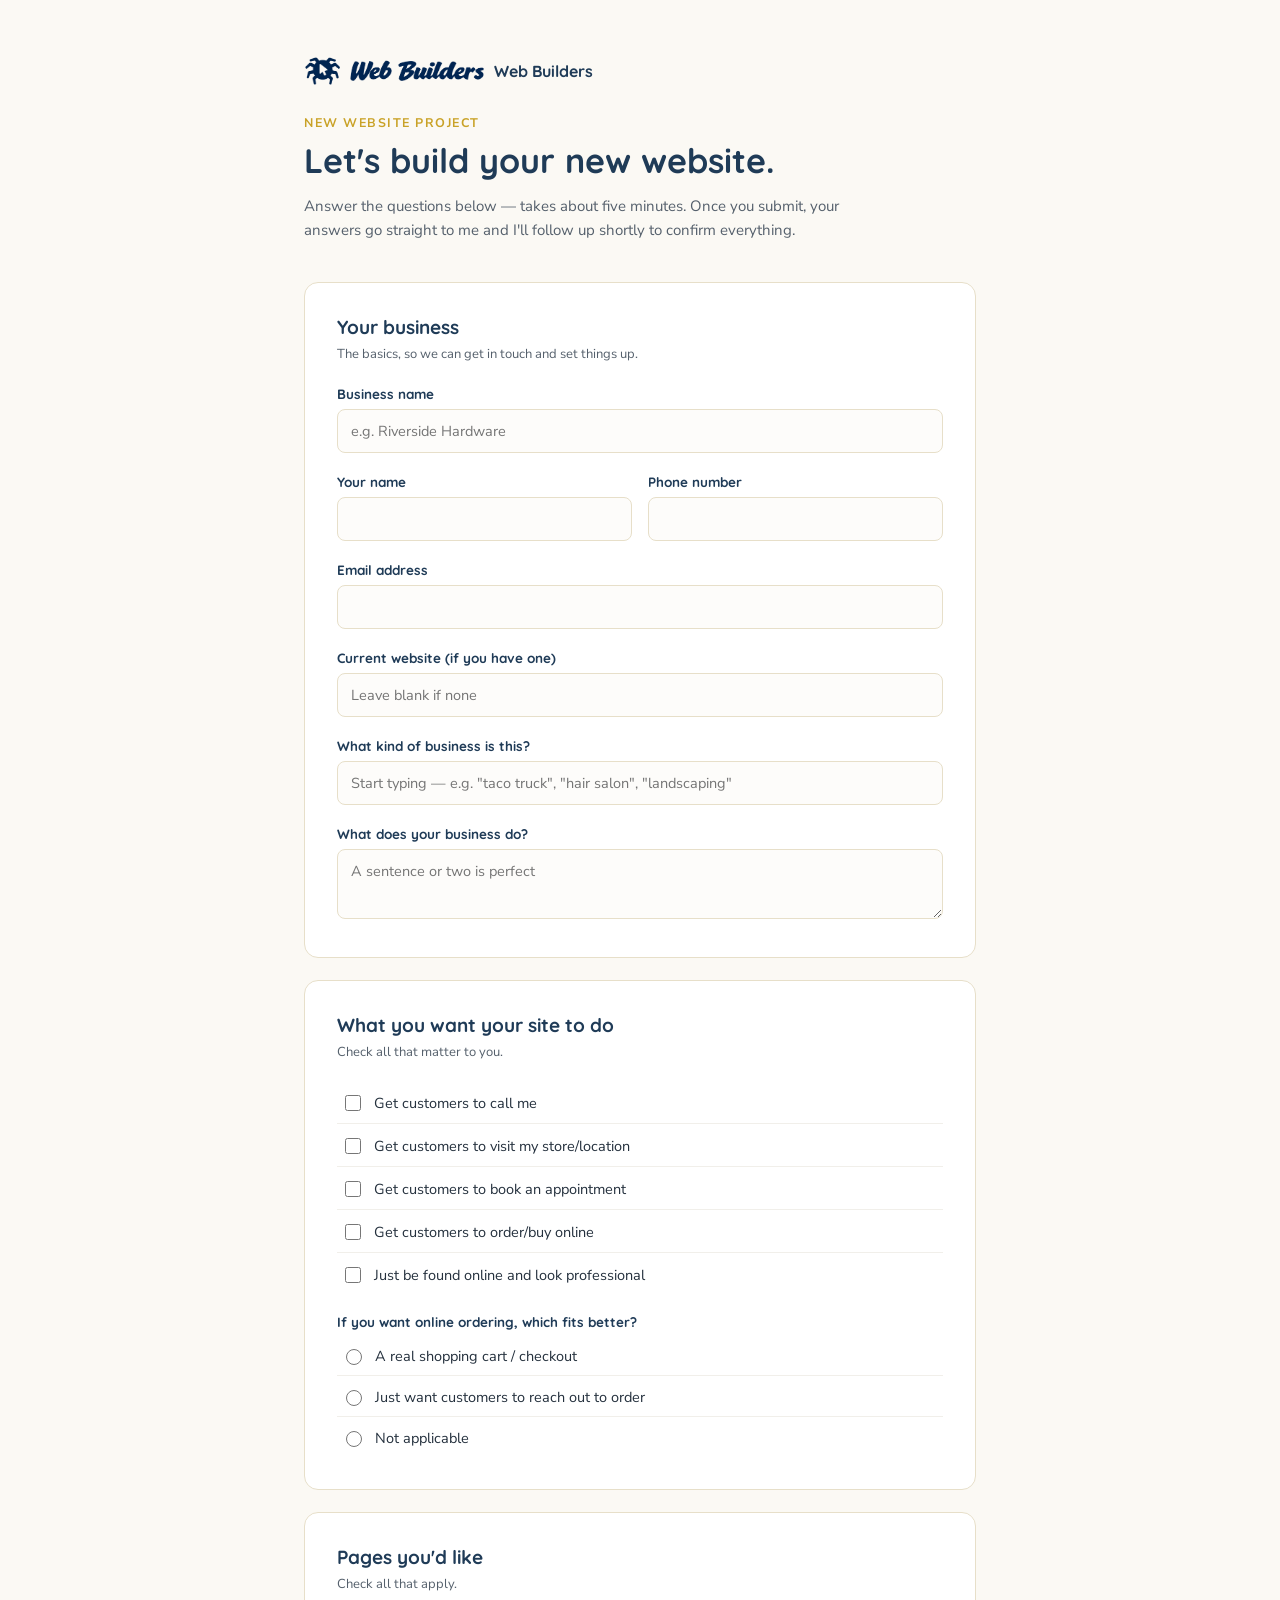
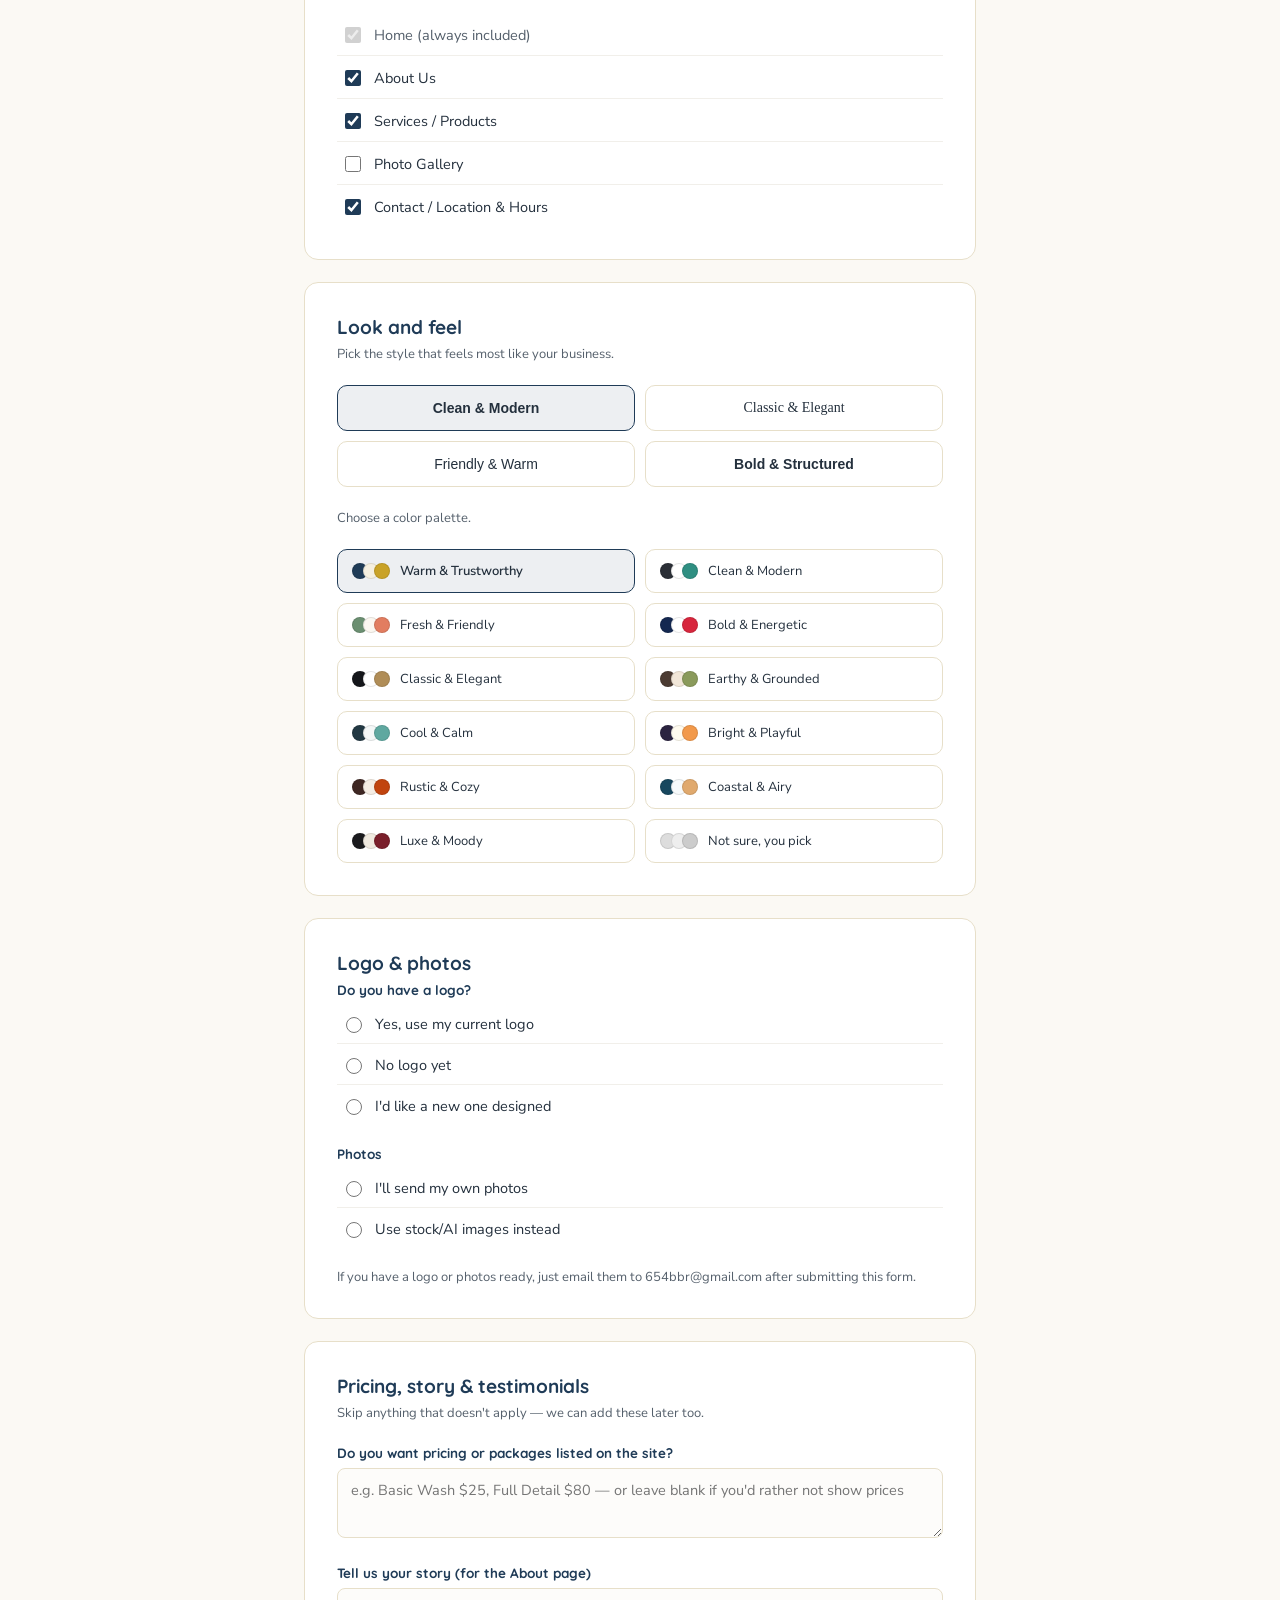
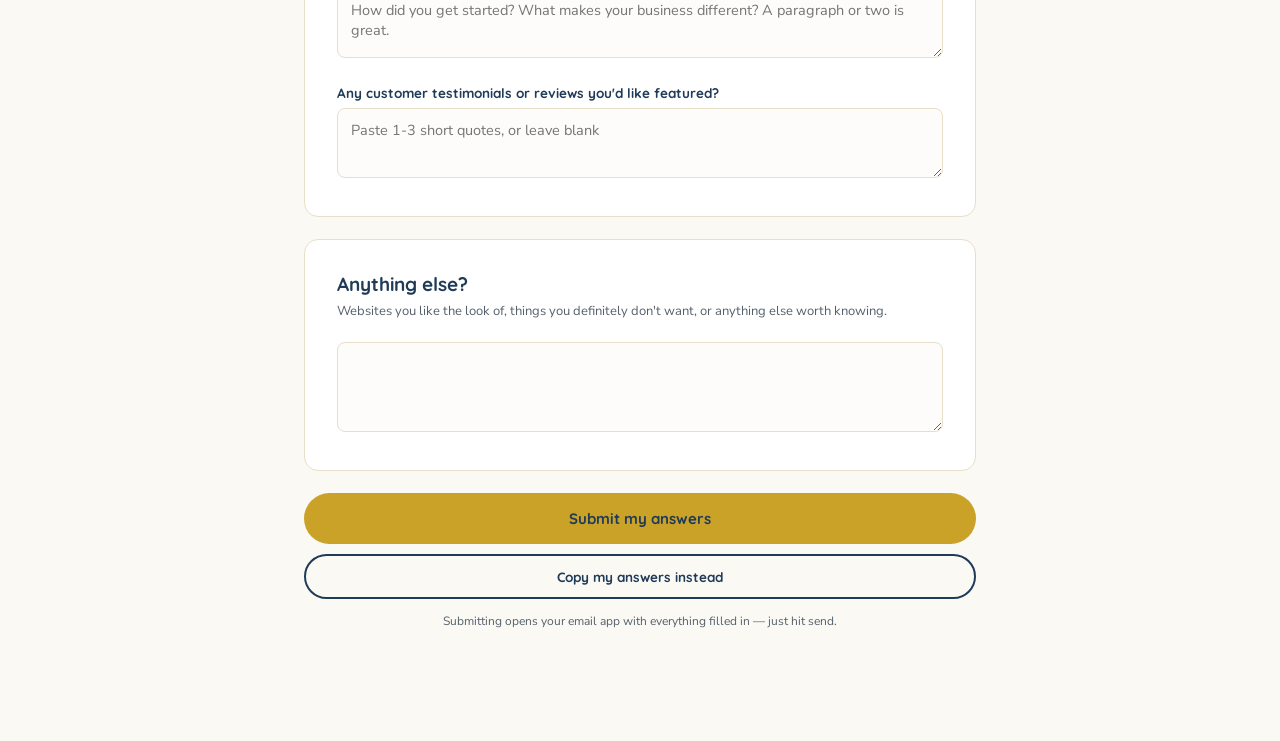
==== start.html @ 34d53c3f "Add branded client intake questionnaire as start.html" ====
<!DOCTYPE html>
  <html lang="en">
  <head>
  <meta charset="UTF-8">
  <meta name="viewport" content="width=device-width, initial-scale=1.0">
  <title>Start Your Website Project | Web Builders</title>
<link rel="icon" type="image/png" href="images/favicon-32.png">
  <link rel="preconnect" href="https://fonts.googleapis.com">
  <link href="https://fonts.googleapis.com/css2?family=Quicksand:wght@500;600;700&family=Nunito+Sans:wght@400;600;700&display=swap" rel="stylesheet">
  <style>
    :root{
      --ink:#24303D;
    --ink-soft:#55606C;
    --line:#E7DFC9;
          --bg:#FBF9F4;
          --panel:#FFFFFF;
          --accent:#1F3B57;
    --accent-soft:rgba(31, 59, 87, 0.08);
    --gold:#C9A227;
          --gold-dark:#A8841C;
      }
  *{box-sizing:border-box;}
  body{
        margin:0;
    font-family:'Nunito Sans','Inter',sans-serif;
    background:var(--bg);
    color:var(--ink);
}
  .page{
        max-width:720px;
    margin:0 auto;
    padding:56px 24px 100px;
}
  .brand-mark{
        font-size:12.5px;
    letter-spacing:.12em;
    text-transform:uppercase;
    color:var(--gold);
    font-weight:700;
    margin-bottom:10px;
}
  h1{
        font-family:'Quicksand','Poppins',sans-serif;
    color:var(--accent);
    font-size:34px;
    font-weight:700;
    line-height:1.2;
    margin:0 0 12px;
}
  .intro{
        color:var(--ink-soft);
    font-size:15px;
    line-height:1.6;
    margin:0 0 40px;
    max-width:560px;
  }
  .card{
        background:var(--panel);
    border:1px solid var(--line);
    border-radius:14px;
    padding:32px;
    margin-bottom:22px;
  }
  .card h2{
        font-family:'Quicksand','Poppins',sans-serif;
    color:var(--accent);
    font-size:19px;
    font-weight:700;
    margin:0 0 6px;
}
  .card .sub{
    font-size:13px;
    color:var(--ink-soft);
    margin:0 0 22px;
  }
  .field{ margin-bottom:20px; }
  .field:last-child{ margin-bottom:0; }
  label.field-label{
        display:block;
    font-family:'Quicksand','Poppins',sans-serif;
    font-size:13.5px;
    font-weight:700;
    color:var(--accent);
    margin-bottom:7px;
}
  input[type="text"], input[type="email"], input[type="tel"], textarea{
        width:100%;
    padding:11px 13px;
    font-size:14.5px;
    font-family:inherit;
    color:var(--ink);
    border:1px solid var(--line);
    border-radius:8px;
    background:#FDFCFA;
    }
        input:focus, textarea:focus{
          outline:none;
    border-color:var(--accent);
    background:#fff;
    }
  textarea{ resize:vertical; min-height:70px; }
  .two-col{
        display:grid;
    grid-template-columns:1fr 1fr;
    gap:16px;
}

  .option-list{ display:flex; flex-direction:column; gap:2px; }
  .option-row{
        display:flex;
    align-items:center;
    gap:10px;
        padding:9px 4px;
    font-size:14.5px;
    border-bottom:1px solid #F1EFEA;
      }
  .option-row:last-child{ border-bottom:none; }
  .option-row input{ width:16px; height:16px; accent-color:var(--accent); flex-shrink:0; }
  .option-row.locked{ color:var(--ink-soft); }
  .palette-grid{
        display:grid;
    grid-template-columns:1fr 1fr;
    gap:10px;
}
  .palette-card{
        border:1px solid var(--line);
    border-radius:10px;
          padding:12px 14px;
    cursor:pointer;
    display:flex;
    align-items:center;
    gap:10px;
    font-size:13px;
      }
      .palette-card.selected{
    border-color:var(--accent);
    background:var(--accent-soft);
    font-weight:600;
      }
  .swatches{ display:flex; }
  .swatches span{
        width:16px; height:16px; border-radius:50%;
    border:1px solid rgba(0,0,0,.1);
          margin-left:-5px;
  }
  .swatches span:first-child{ margin-left:0; }
  .style-grid{
        display:grid;
    grid-template-columns:1fr 1fr;
    gap:10px;
}
        .style-card{
              border:1px solid var(--line);
    border-radius:10px;
    padding:14px;
    text-align:center;
        cursor:pointer;
    font-size:14px;
}
  .style-card.selected{
    border-color:var(--accent);
    background:var(--accent-soft);
    font-weight:600;
}
  .submit-bar{
        margin-top:8px;
    display:flex;
    flex-direction:column;
    gap:10px;
}
  .btn-primary{
        width:100%;
    padding:16px;
    border:none;
    border-radius:999px;
    background:var(--gold);
    color:var(--accent);
    font-size:15px;
    font-weight:700;
    font-family:'Quicksand','Poppins',sans-serif;
    cursor:pointer;
    transition:transform 0.15s ease, background 0.15s ease;
}
  .btn-primary:hover{ background:var(--gold-dark); transform:translateY(-2px); }
  .btn-secondary{
        width:100%;
    padding:12px;
    border:2px solid var(--accent);
    border-radius:999px;
    background:transparent;
    color:var(--accent);
    font-size:13.5px;
    font-weight:700;
    font-family:'Quicksand','Poppins',sans-serif;
    cursor:pointer;
}
  .btn-secondary:hover{ background:var(--accent); color:#fff; }
    .status-msg{
          display:none;
    font-size:13px;
    color:var(--accent);
    background:var(--accent-soft);
    border-radius:8px;
    padding:11px 14px;
    text-align:center;
                      }
  .status-msg.show{ display:block; }
.required-note{
  font-size:12px;
color:var(--ink-soft);
text-align:center;
margin-top:4px;
}

/* ---- business category picker ---- */
.cat-picker{ position:relative; }
.cat-dropdown{
  position:absolute;
z-index:20;
top:calc(100% + 6px);
left:0;
right:0;
max-height:280px;
overflow-y:auto;
background:#fff;
border:1px solid var(--line);
border-radius:10px;
box-shadow:0 14px 34px rgba(26,32,39,.12);
padding:6px 0;
}
.cat-group-label{
  font-family:'Manrope',sans-serif;
font-weight:700;
font-size:11px;
letter-spacing:.08em;
text-transform:uppercase;
color:var(--gold);
padding:9px 14px 3px;
}
.cat-option{
  padding:8px 14px;
font-size:14px;
color:var(--ink);
cursor:pointer;
}
.cat-option:hover, .cat-option.active{
background:var(--accent-soft);
color:var(--accent);
}
.cat-empty{
  padding:12px 14px;
font-size:13px;
color:var(--ink-soft);
}
.cat-note{
  font-size:13px;
margin:10px 0 0;
padding:9px 12px;
border-radius:8px;
background:var(--accent-soft);
color:var(--accent);
line-height:1.5;
}
.cat-note.uncertain{
background:#FBF2E3;
color:#8A6A1F;
}
.site-link{
  display:inline-flex;
align-items:center;
gap:9px;
text-decoration:none;
margin-bottom:28px;
}
.site-link img{ height:30px; width:auto; }
.site-link span{
  font-family:'Quicksand','Poppins',sans-serif;
font-weight:700;
font-size:1rem;
color:var(--accent);
}

/* Page fade-in on load — matches the main Web Builders site */
body{
  opacity:0;
animation:page-fade-in 1.5s ease 1.8s forwards;
}
body.page-ready{ animation:page-fade-in 1.5s ease forwards; }
@keyframes page-fade-in{ from{opacity:0;} to{opacity:1;} }
@media (prefers-reduced-motion: reduce){
  body{ animation:none; opacity:1; }
}
</style>
  </head>
  <body>
  <div class="page">
  <a class="site-link" href="index.html">
  <img src="images/logo.png" alt="Web Builders">
  <span>Web Builders</span>
  </a>
  <div class="brand-mark">New Website Project</div>
<h1>Let's build your new website.</h1>
  <p class="intro">Answer the questions below — takes about five minutes. Once you submit, your answers go straight to me and I'll follow up shortly to confirm everything.</p>

<div class="card">
<h2>Your business</h2>
<p class="sub">The basics, so we can get in touch and set things up.</p>
  <div class="field">
  <label class="field-label">Business name</label>
  <input type="text" id="bizName" placeholder="e.g. Riverside Hardware">
  </div>
  <div class="two-col">
  <div class="field">
  <label class="field-label">Your name</label>
  <input type="text" id="contactName">
  </div>
  <div class="field">
  <label class="field-label">Phone number</label>
  <input type="tel" id="phone">
  </div>
  </div>
  <div class="field">
  <label class="field-label">Email address</label>
  <input type="email" id="email">
  </div>
  <div class="field">
  <label class="field-label">Current website (if you have one)</label>
  <input type="text" id="currentSite" placeholder="Leave blank if none">
  </div>
  <div class="field">
  <label class="field-label">What kind of business is this?</label>
  <div class="cat-picker" id="catPicker">
  <input
  type="text"
  id="bizCategoryInput"
  autocomplete="off"
  placeholder="Start typing — e.g. &quot;taco truck&quot;, &quot;hair salon&quot;, &quot;landscaping&quot;"
  role="combobox"
  aria-expanded="false"
  aria-controls="catDropdown"
  aria-autocomplete="list">
  <input type="hidden" id="bizCategory">
  <input type="hidden" id="bizCategoryRaw">
  <div class="cat-dropdown" id="catDropdown" role="listbox" hidden></div>
  <p class="cat-note" id="catNote" hidden></p>
  </div>
  </div>
  <div class="field">
  <label class="field-label">What does your business do?</label>
  <textarea id="bizDescription" placeholder="A sentence or two is perfect"></textarea>
  </div>
  </div>

  <div class="card">
    <h2>What you want your site to do</h2>
<p class="sub">Check all that matter to you.</p>
    <div class="option-list" id="goalList">
    <div class="option-row"><input type="checkbox" class="goal-chk" value="Get customers to call"><span>Get customers to call me</span></div>
    <div class="option-row"><input type="checkbox" class="goal-chk" value="Get customers to visit"><span>Get customers to visit my store/location</span></div>
    <div class="option-row"><input type="checkbox" class="goal-chk" value="Get bookings"><span>Get customers to book an appointment</span></div>
    <div class="option-row"><input type="checkbox" class="goal-chk" value="Get online orders"><span>Get customers to order/buy online</span></div>
    <div class="option-row"><input type="checkbox" class="goal-chk" value="Look professional online"><span>Just be found online and look professional</span></div>
    </div>
    <div class="field" style="margin-top:18px;">
    <label class="field-label">If you want online ordering, which fits better?</label>
<div class="option-list">
<div class="option-row"><input type="radio" name="orderStyle" value="Real shopping cart/checkout"><span>A real shopping cart / checkout</span></div>
    <div class="option-row"><input type="radio" name="orderStyle" value="Contact-to-order is fine"><span>Just want customers to reach out to order</span></div>
    <div class="option-row"><input type="radio" name="orderStyle" value="Not applicable"><span>Not applicable</span></div>
    </div>
    </div>
    </div>

    <div class="card">
    <h2>Pages you'd like</h2>
    <p class="sub">Check all that apply.</p>
    <div class="option-list">
    <div class="option-row locked"><input type="checkbox" checked disabled><span>Home (always included)</span></div>
    <div class="option-row"><input type="checkbox" id="pgAbout" checked><span>About Us</span></div>
    <div class="option-row"><input type="checkbox" id="pgServices" checked><span>Services / Products</span></div>
    <div class="option-row"><input type="checkbox" id="pgGallery"><span>Photo Gallery</span></div>
    <div class="option-row"><input type="checkbox" id="pgContact" checked><span>Contact / Location & Hours</span></div>
    </div>
    </div>

    <div class="card">
    <h2>Look and feel</h2>
<p class="sub">Pick the style that feels most like your business.</p>
<div class="style-grid" id="styleGrid">
<div class="style-card selected" data-val="Clean & modern" style="font-family:'Manrope',sans-serif;">Clean & Modern</div>
    <div class="style-card" data-val="Classic & elegant" style="font-family:Georgia,serif;">Classic & Elegant</div>
    <div class="style-card" data-val="Friendly & warm" style="font-family:'Manrope',sans-serif;">Friendly & Warm</div>
    <div class="style-card" data-val="Bold & structured" style="font-family:'Manrope',sans-serif; font-weight:700;">Bold & Structured</div>
    </div>
    <p class="sub" style="margin-top:22px;">Choose a color palette.</p>
    <div class="palette-grid" id="paletteGrid">
    <div class="palette-card selected" data-val="Warm & trustworthy — deep blue, cream, gold">
    <span class="swatches"><span style="background:#1F3B57"></span><span style="background:#F5EFE0"></span><span style="background:#C9A227"></span></span>
    Warm & Trustworthy
    </div>
    <div class="palette-card" data-val="Clean & modern — charcoal, white, teal">
    <span class="swatches"><span style="background:#2B2F36"></span><span style="background:#FFFFFF"></span><span style="background:#2F8F82"></span></span>
    Clean & Modern
    </div>
    <div class="palette-card" data-val="Fresh & friendly — sage, cream, coral">
    <span class="swatches"><span style="background:#6B8F71"></span><span style="background:#FBF7F0"></span><span style="background:#E27D60"></span></span>
    Fresh & Friendly
    </div>
    <div class="palette-card" data-val="Bold & energetic — navy, white, red">
    <span class="swatches"><span style="background:#142850"></span><span style="background:#FFFFFF"></span><span style="background:#D7263D"></span></span>
    Bold & Energetic
    </div>
    <div class="palette-card" data-val="Classic & elegant — black, white, muted gold">
    <span class="swatches"><span style="background:#14161A"></span><span style="background:#FFFFFF"></span><span style="background:#B08D57"></span></span>
    Classic & Elegant
    </div>
    <div class="palette-card" data-val="Earthy & grounded — umber, sand, moss green">
    <span class="swatches"><span style="background:#4B3B32"></span><span style="background:#F1E6D8"></span><span style="background:#8A9A5B"></span></span>
    Earthy & Grounded
    </div>
    <div class="palette-card" data-val="Cool & calm — slate navy, icy white, seafoam teal">
    <span class="swatches"><span style="background:#223843"></span><span style="background:#F4F7F7"></span><span style="background:#5FA8A0"></span></span>
    Cool & Calm
</div>
    <div class="palette-card" data-val="Bright & playful — deep plum, cream, marigold">
    <span class="swatches"><span style="background:#2B2440"></span><span style="background:#FFFBEF"></span><span style="background:#F2994A"></span></span>
    Bright & Playful
    </div>
    <div class="palette-card" data-val="Rustic & cozy — espresso brown, linen, burnt rust">
    <span class="swatches"><span style="background:#3E2723"></span><span style="background:#F5EDE4"></span><span style="background:#C1440E"></span></span>
    Rustic & Cozy
    </div>
    <div class="palette-card" data-val="Coastal & airy — ocean blue, white, sandy tan">
    <span class="swatches"><span style="background:#17475E"></span><span style="background:#F7FAFB"></span><span style="background:#E0A96D"></span></span>
    Coastal & Airy
    </div>
    <div class="palette-card" data-val="Luxe & moody — near-black, ivory, deep wine">
    <span class="swatches"><span style="background:#1B1B1E"></span><span style="background:#F0EAE0"></span><span style="background:#7A1F2B"></span></span>
    Luxe & Moody
    </div>
    <div class="palette-card" data-val="Not sure — Brett's choice">
<span class="swatches"><span style="background:#DDD"></span><span style="background:#EEE"></span><span style="background:#CCC"></span></span>
    Not sure, you pick
</div>
    </div>
    </div>

    <div class="card">
    <h2>Logo & photos</h2>
    <div class="field">
    <label class="field-label">Do you have a logo?</label>
    <div class="option-list">
    <div class="option-row"><input type="radio" name="logo" value="Use current logo"><span>Yes, use my current logo</span></div>
    <div class="option-row"><input type="radio" name="logo" value="No logo yet"><span>No logo yet</span></div>
<div class="option-row"><input type="radio" name="logo" value="Want a new logo designed"><span>I'd like a new one designed</span></div>
    </div>
    </div>
    <div class="field">
    <label class="field-label">Photos</label>
    <div class="option-list">
    <div class="option-row"><input type="radio" name="photos" value="I will send my own photos"><span>I'll send my own photos</span></div>
    <div class="option-row"><input type="radio" name="photos" value="Use stock or AI images"><span>Use stock/AI images instead</span></div>
    </div>
    </div>
    <p class="sub" style="margin-top:14px; margin-bottom:0;">If you have a logo or photos ready, just email them to 654bbr@gmail.com after submitting this form.</p>
    </div>

    <div class="card">
    <h2>Pricing, story & testimonials</h2>
    <p class="sub">Skip anything that doesn't apply — we can add these later too.</p>
    <div class="field">
    <label class="field-label">Do you want pricing or packages listed on the site?</label>
    <textarea id="pricing" placeholder="e.g. Basic Wash $25, Full Detail $80 — or leave blank if you'd rather not show prices"></textarea>
    </div>
    <div class="field">
    <label class="field-label">Tell us your story (for the About page)</label>
<textarea id="story" placeholder="How did you get started? What makes your business different? A paragraph or two is great."></textarea>
</div>
<div class="field">
<label class="field-label">Any customer testimonials or reviews you'd like featured?</label>
    <textarea id="testimonials" placeholder="Paste 1-3 short quotes, or leave blank"></textarea>
    </div>
    </div>

    <div class="card">
    <h2>Anything else?</h2>
    <p class="sub">Websites you like the look of, things you definitely don't want, or anything else worth knowing.</p>
    <div class="field">
    <textarea id="notes" style="min-height:90px;"></textarea>
    </div>
    </div>

    <div class="submit-bar">
    <button class="btn-primary" id="submitBtn">Submit my answers</button>
<button class="btn-secondary" id="copyBtn">Copy my answers instead</button>
    <div class="status-msg" id="statusMsg"></div>
    <p class="required-note">Submitting opens your email app with everything filled in — just hit send.</p>
  </div>
  </div>

  <script src="js/business-categories.js"></script>
  <script>
  if (document.body) document.body.classList.add('page-ready');

document.querySelectorAll('.palette-card').forEach(el => {
  el.addEventListener('click', () => {
  document.querySelectorAll('.palette-card').forEach(c => c.classList.remove('selected'));
  el.classList.add('selected');
 });
});
document.querySelectorAll('.style-card').forEach(el => {
  el.addEventListener('click', () => {
  document.querySelectorAll('.style-card').forEach(c => c.classList.remove('selected'));
el.classList.add('selected');
});
});

// ---------------- Business category picker ----------------
(function () {
var data = window.MWS_BUSINESS_CATEGORIES;
var picker = document.getElementById('catPicker');
if (!data || !picker) return;

var input = document.getElementById('bizCategoryInput');
var hiddenValue = document.getElementById('bizCategory');
var hiddenRaw = document.getElementById('bizCategoryRaw');
var dropdown = document.getElementById('catDropdown');
var note = document.getElementById('catNote');

var activeIndex = -1;
var currentOptions = [];

function closeList() {
  dropdown.hidden = true;
input.setAttribute('aria-expanded', 'false');
activeIndex = -1;
}
function openList() {
  dropdown.hidden = false;
input.setAttribute('aria-expanded', 'true');
}
function renderGroups(groups) {
  dropdown.innerHTML = '';
currentOptions = [];
if (!groups.length) {
var empty = document.createElement('div');
empty.className = 'cat-empty';
empty.textContent = 'No exact match — keep typing, or click away and we\'ll match your own words to the closest category.';
  dropdown.appendChild(empty);
return;
}
groups.forEach(function (group) {
  var heading = document.createElement('div');
heading.className = 'cat-group-label';
heading.textContent = group.sector;
dropdown.appendChild(heading);
group.categories.forEach(function (catName) {
  var opt = document.createElement('div');
opt.className = 'cat-option';
opt.setAttribute('role', 'option');
opt.id = 'cat-opt-' + currentOptions.length;
opt.textContent = catName;
opt.addEventListener('mousedown', function (e) {
  e.preventDefault();
selectCategory(catName);
});
dropdown.appendChild(opt);
currentOptions.push(catName);
});
});
}
function highlightActive() {
  var opts = dropdown.querySelectorAll('.cat-option');
opts.forEach(function (el, i) {
  if (i === activeIndex) {
el.classList.add('active');
el.scrollIntoView({ block: 'nearest' });
  } else {
el.classList.remove('active');
  }
});
}
function showNote(message, tone) {
  note.hidden = false;
note.textContent = message;
note.className = 'cat-note' + (tone ? ' ' + tone : '');
}
function hideNote() {
  note.hidden = true;
note.textContent = '';
}
function selectCategory(name) {
  input.value = name;
hiddenValue.value = name;
hiddenRaw.value = name;
hideNote();
closeList();
}
function attemptFuzzyMatch() {
  var typed = input.value.trim();
if (!typed) {
hiddenValue.value = '';
  hiddenRaw.value = '';
    hideNote();
return;
}
var exact = data.flat.filter(function (c) { return c.name.toLowerCase() === typed.toLowerCase(); })[0];
if (exact) { selectCategory(exact.name); return; }

hiddenRaw.value = typed;
var result = data.match(typed);
if (result && result.confident) {
hiddenValue.value = result.category;
input.value = result.category;
showNote('Matched "' + typed + '" to "' + result.category + '". Not right? Just start typing again to change it.', 'matched');
} else if (result) {
hiddenValue.value = typed;
showNote('Not fully sure which category fits "' + typed + '" — closest guess is "' + result.category + '". We saved what you typed either way, and Brett will confirm it with you.', 'uncertain');
} else {
hiddenValue.value = typed;
showNote('Saved as typed: "' + typed + '". Brett will follow up to confirm the category.', 'uncertain');
}
}

input.addEventListener('input', function () {
  hideNote();
renderGroups(data.filter(input.value, 40));
activeIndex = -1;
openList();
});
input.addEventListener('focus', function () {
  renderGroups(data.filter(input.value, 40));
  openList();
});
input.addEventListener('keydown', function (e) {
  if (dropdown.hidden && (e.key === 'ArrowDown' || e.key === 'ArrowUp')) { openList(); return; }
if (e.key === 'ArrowDown') {
e.preventDefault();
activeIndex = Math.min(activeIndex + 1, currentOptions.length - 1);
highlightActive();
} else if (e.key === 'ArrowUp') {
e.preventDefault();
activeIndex = Math.max(activeIndex - 1, 0);
highlightActive();
} else if (e.key === 'Enter') {
if (!dropdown.hidden && activeIndex >= 0 && currentOptions[activeIndex]) {
e.preventDefault();
selectCategory(currentOptions[activeIndex]);
} else {
e.preventDefault();
attemptFuzzyMatch();
closeList();
}
} else if (e.key === 'Escape') {
closeList();
}
});
input.addEventListener('blur', function () {
  setTimeout(function () {
if (dropdown.hidden) return;
attemptFuzzyMatch();
closeList();
  }, 120);
});
})();

function val(id){ return document.getElementById(id).value.trim(); }
function checked(id){ return document.getElementById(id).checked; }
function radioVal(name){
  const el = document.querySelector(`input[name="${name}"]:checked`);
return el ? el.value : "Not specified";
}

function buildSummary(){
  const goals = Array.from(document.querySelectorAll('.goal-chk:checked')).map(el => el.value);
const pages = ["Home"];
if (checked('pgAbout')) pages.push("About Us");
if (checked('pgServices')) pages.push("Services/Products");
if (checked('pgGallery')) pages.push("Photo Gallery");
if (checked('pgContact')) pages.push("Contact");

const style = document.querySelector('.style-card.selected')?.dataset.val || "Not specified";
const palette = document.querySelector('.palette-card.selected')?.dataset.val || "Not specified";

const category = val('bizCategory');
const categoryRaw = val('bizCategoryRaw');
let categoryLine = category || "Not specified";
if (categoryRaw && categoryRaw !== category) {
categoryLine += ` (typed as: "${categoryRaw}")`;
}

return `NEW WEBSITE PROJECT INTAKE
  =================================

  BUSINESS
  Business name: ${val('bizName') || "(not provided)"}
Contact name: ${val('contactName') || "(not provided)"}
Phone: ${val('phone') || "(not provided)"}
Email: ${val('email') || "(not provided)"}
Current website: ${val('currentSite') || "None"}
Business category: ${categoryLine}
What they do: ${val('bizDescription') || "(not provided)"}

SITE GOAL
${goals.length ? goals.join(", ") : "Not specified"}
Online ordering preference: ${radioVal('orderStyle')}

PAGES WANTED
${pages.join(", ")}

LOOK & FEEL
Style: ${style}
Palette: ${palette}

PRICING/PACKAGES
  ${val('pricing') || "(not provided)"}

  BUSINESS STORY (for About page)
  ${val('story') || "(not provided)"}

TESTIMONIALS
${val('testimonials') || "(none provided)"}

LOGO
${radioVal('logo')}

PHOTOS
${radioVal('photos')}

ADDITIONAL NOTES
${val('notes') || "(none)"}
`;
}

document.getElementById('submitBtn').addEventListener('click', () => {
  const summary = buildSummary();
const bizName = val('bizName') || "New client";
const subject = encodeURIComponent(`Website Intake — ${bizName}`);
const body = encodeURIComponent(summary);
window.location.href = `mailto:654bbr@gmail.com?subject=${subject}&body=${body}`;
const msg = document.getElementById('statusMsg');
msg.textContent = "Opening your email app now — just hit send.";
msg.classList.add('show');
});

document.getElementById('copyBtn').addEventListener('click', async () => {
  const summary = buildSummary();
const msg = document.getElementById('statusMsg');
try{
await navigator.clipboard.writeText(summary);
msg.textContent = "Copied! Paste it into an email or text to 654bbr@gmail.com.";
}catch(e){
msg.textContent = "Could not copy automatically — please select and copy the text manually.";
}
msg.classList.add('show');
});
</script>
  </body>
  </html>
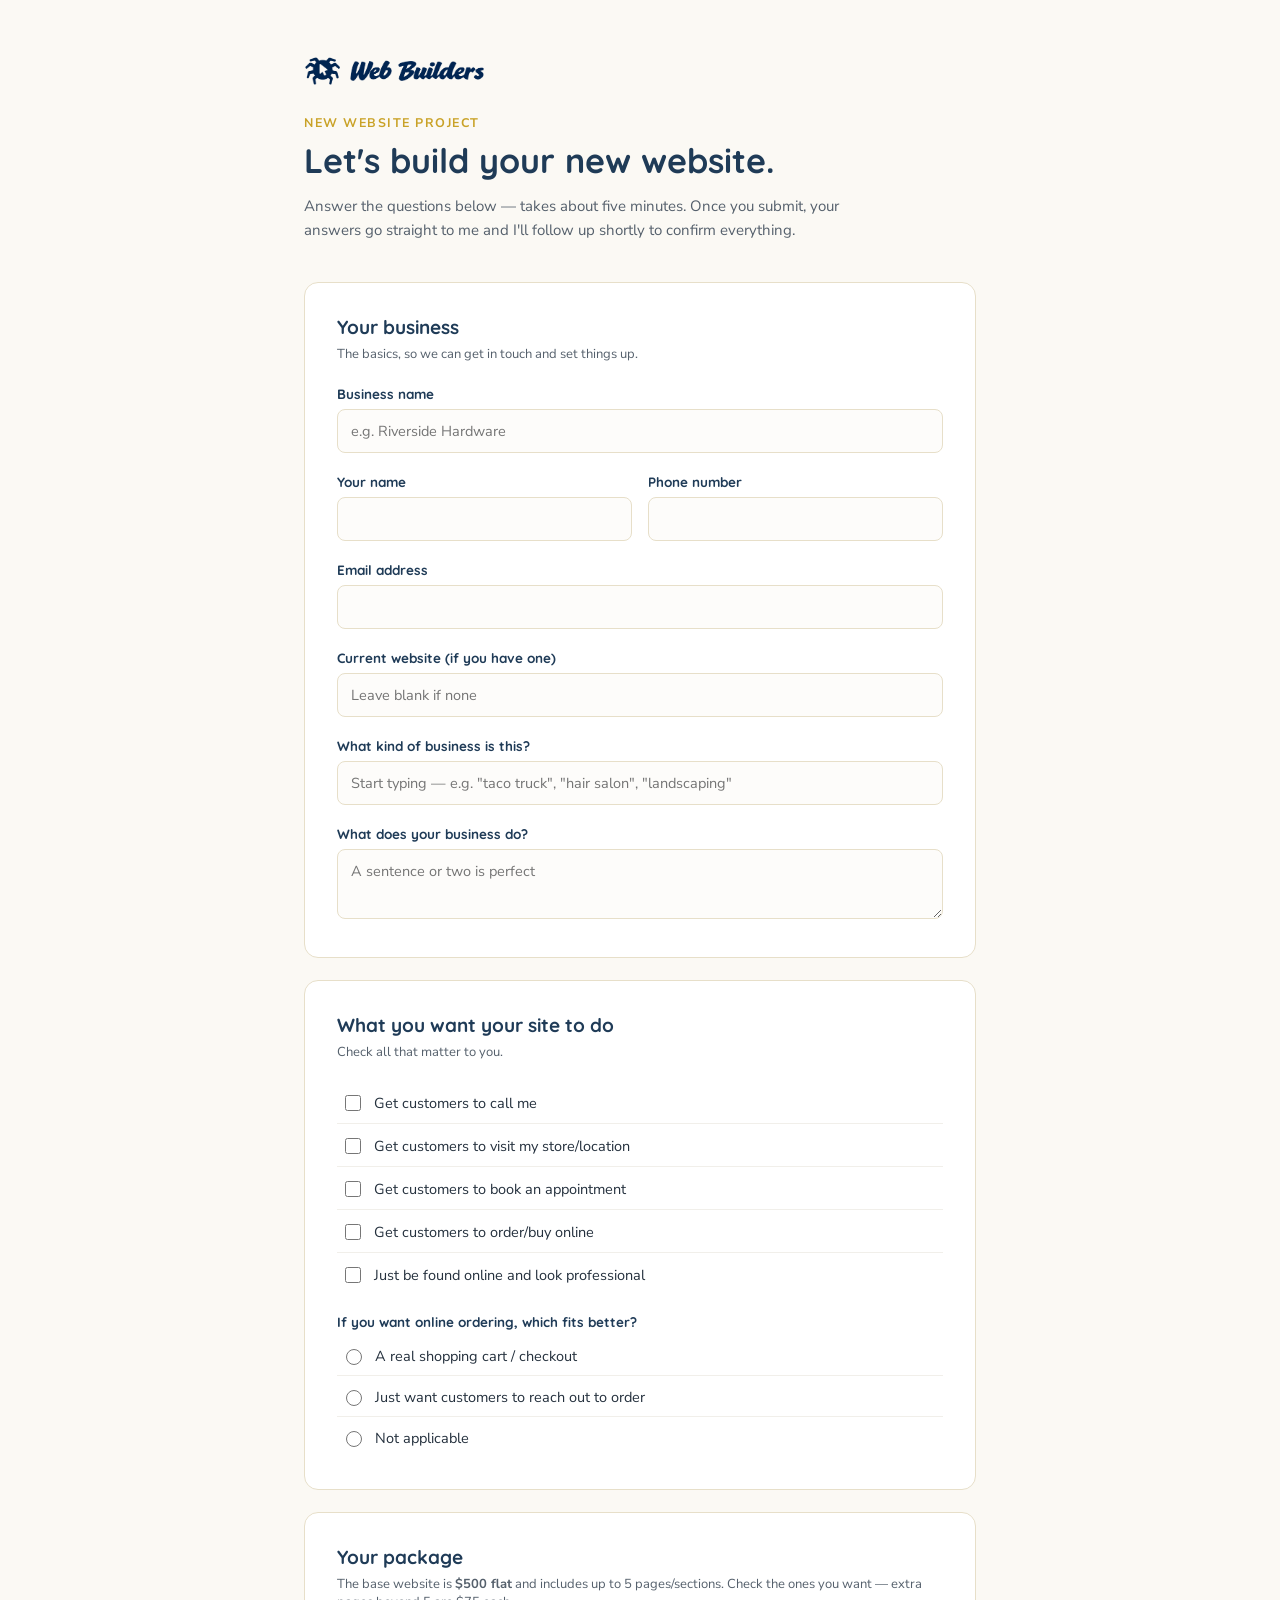
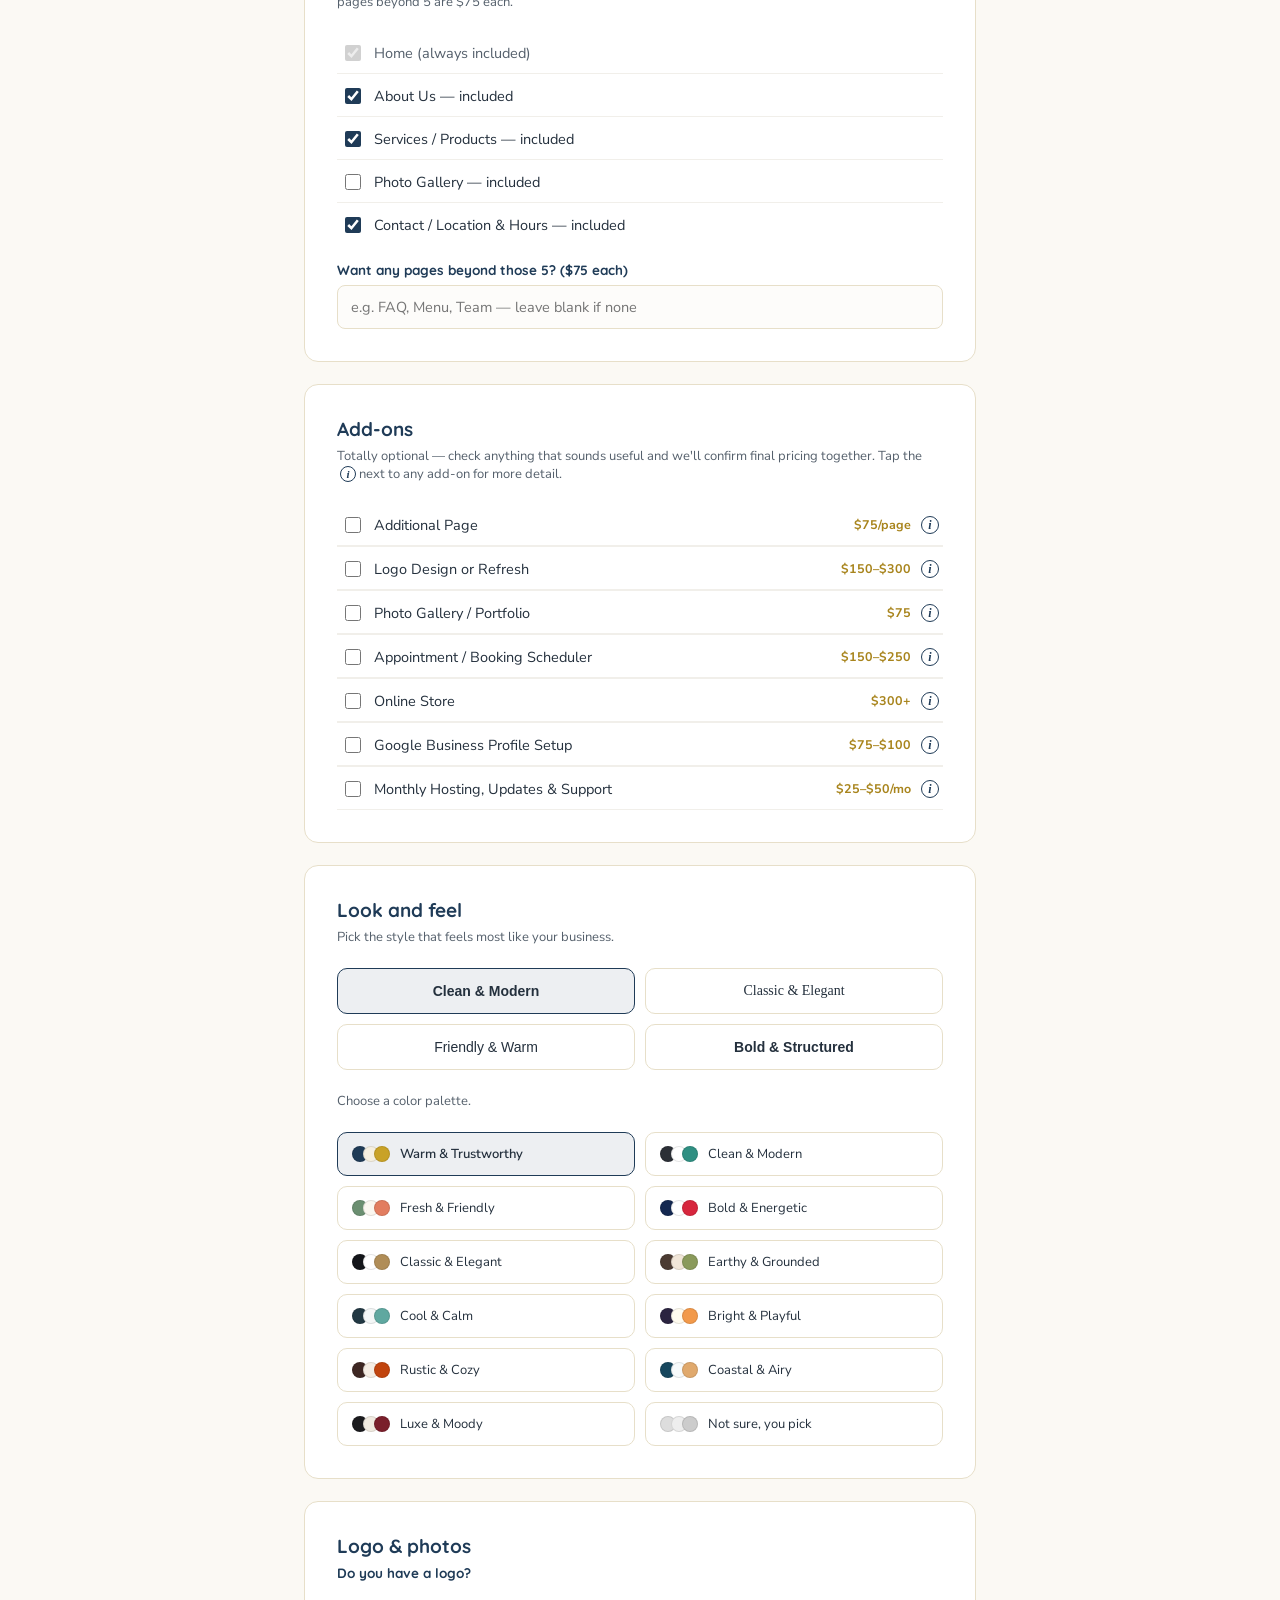
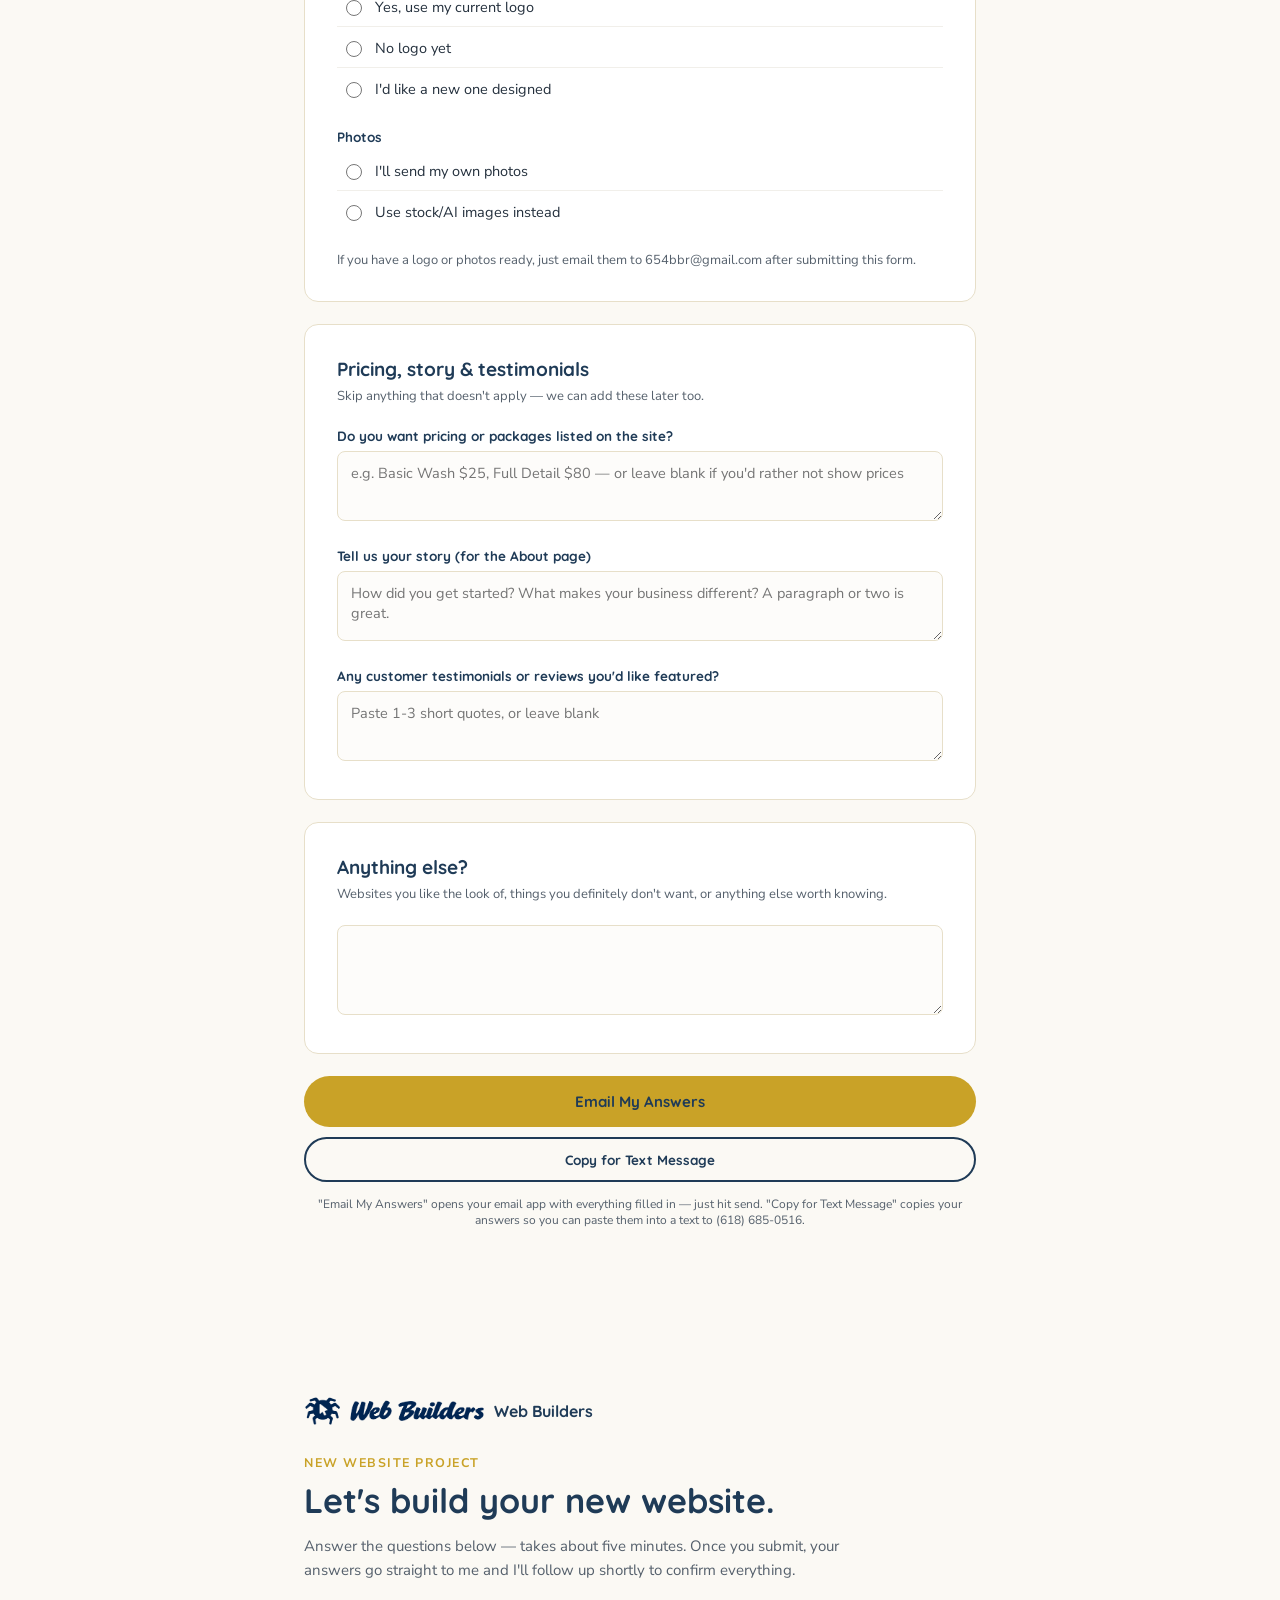
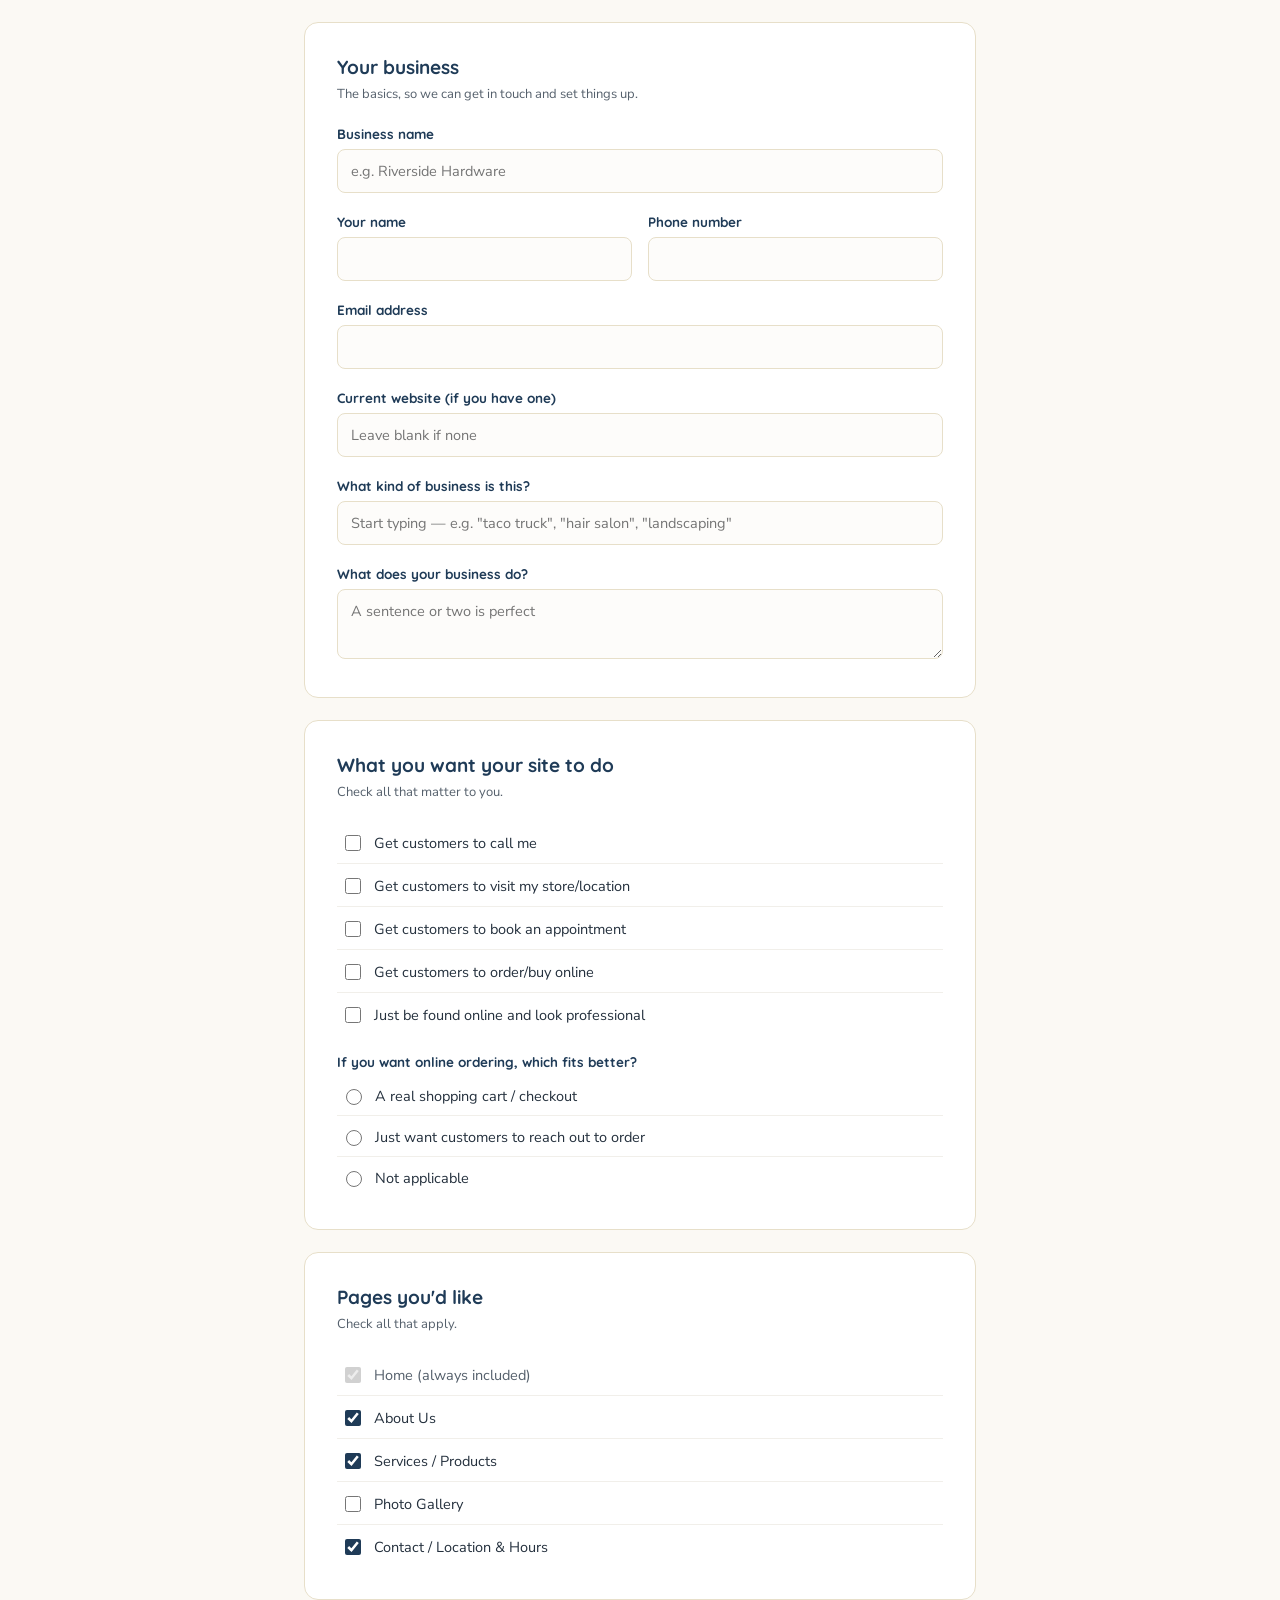
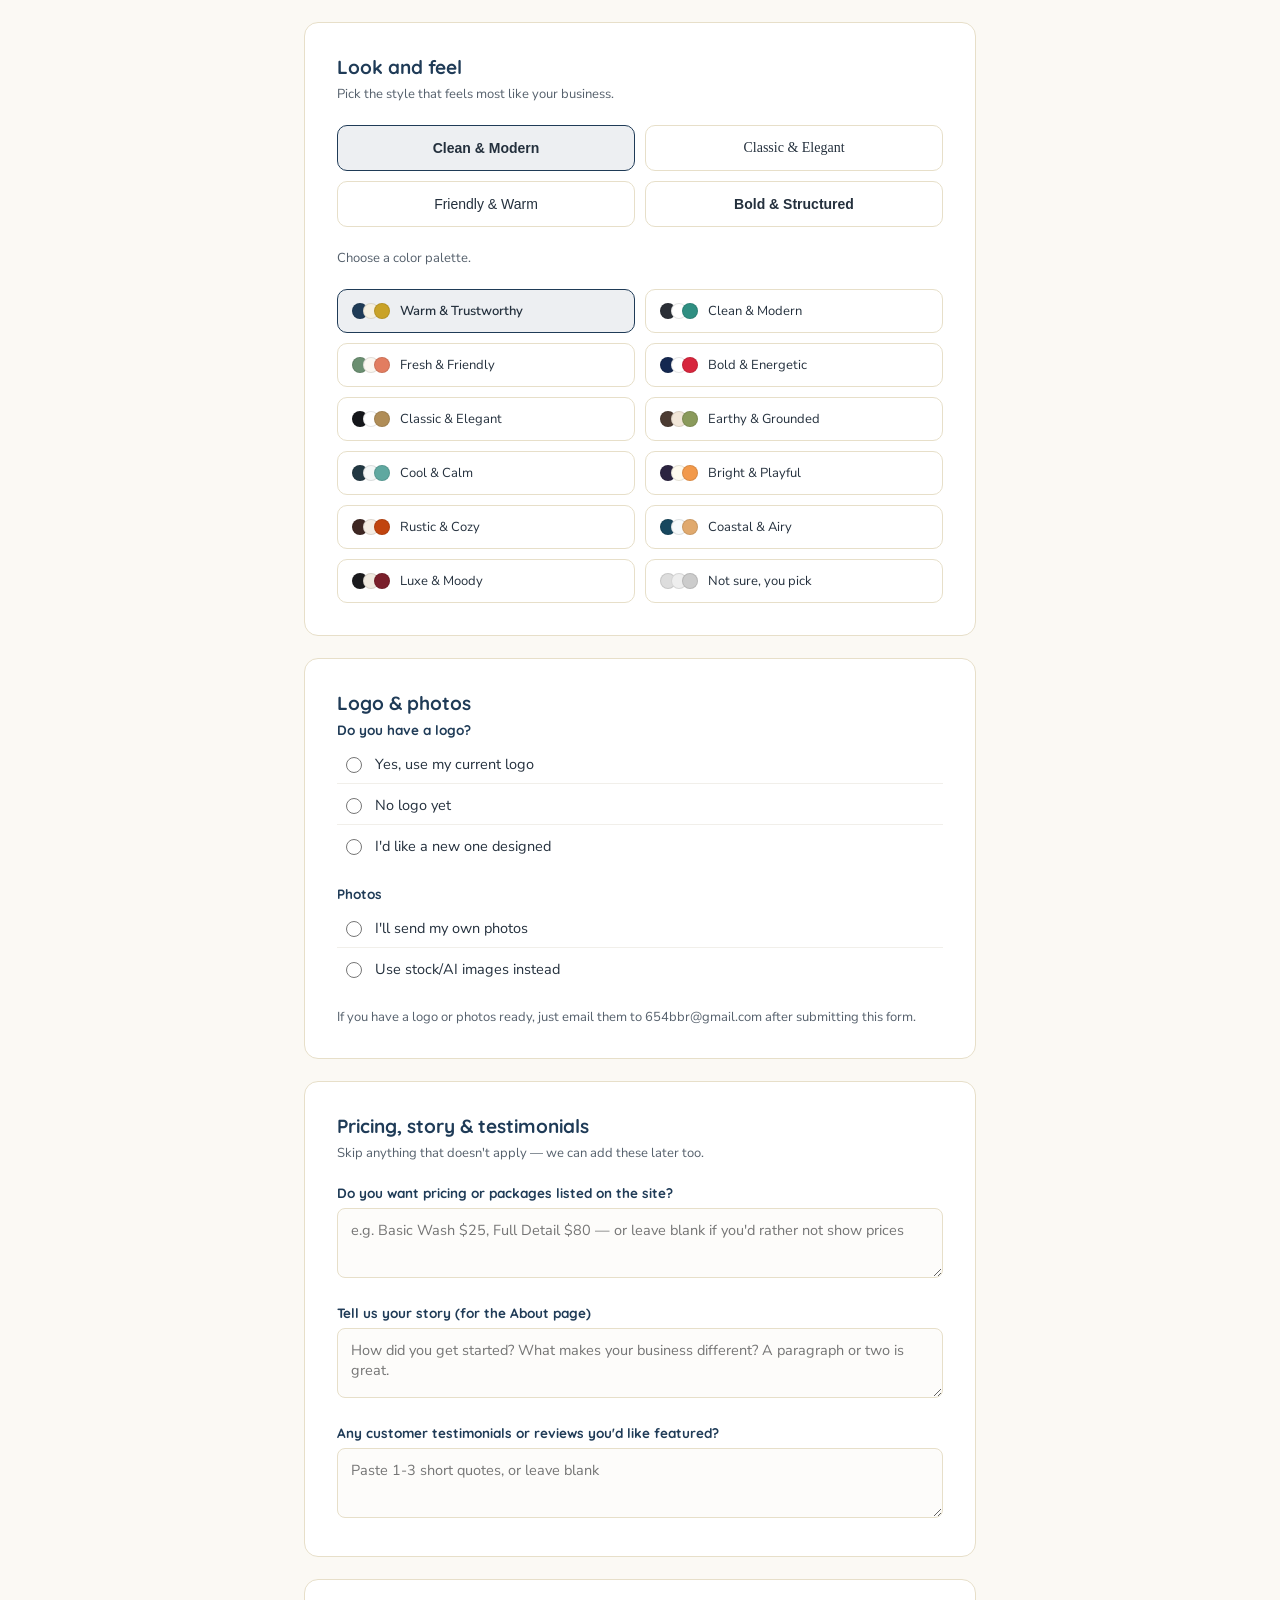
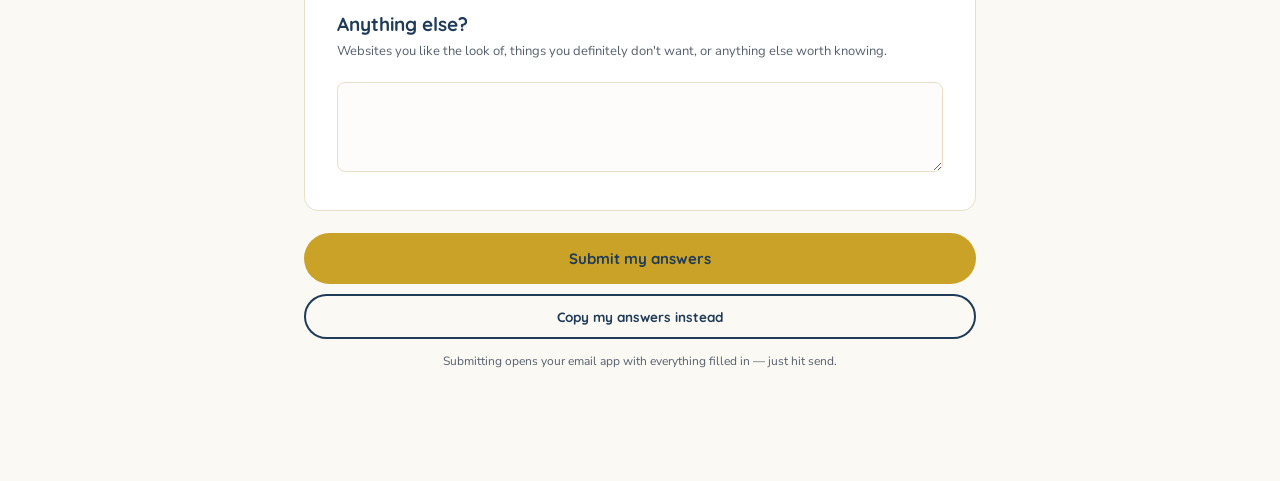
==== commit a511a672: "Add pricing/add-ons section, image reminder modal, and rebrand submit buttons on start.html" ====
--- a/start.html
+++ b/start.html
@@ -1,3 +1,964 @@
+<!DOCTYPE html>
+<html lang="en">
+<head>
+<meta charset="UTF-8">
+<meta name="viewport" content="width=device-width, initial-scale=1.0">
+<title>Start Your Website Project | Web Builders</title>
+<link rel="icon" type="image/png" href="images/favicon-32.png">
+<link rel="preconnect" href="https://fonts.googleapis.com">
+<link href="https://fonts.googleapis.com/css2?family=Quicksand:wght@500;600;700&family=Nunito+Sans:wght@400;600;700&display=swap" rel="stylesheet">
+<style>
+  :root{
+    --ink:#24303D;
+    --ink-soft:#55606C;
+    --line:#E7DFC9;
+    --bg:#FBF9F4;
+    --panel:#FFFFFF;
+    --accent:#1F3B57;
+    --accent-soft:rgba(31, 59, 87, 0.08);
+    --gold:#C9A227;
+    --gold-dark:#A8841C;
+  }
+  *{box-sizing:border-box;}
+  body{
+    margin:0;
+    font-family:'Nunito Sans','Inter',sans-serif;
+    background:var(--bg);
+    color:var(--ink);
+  }
+  .page{
+    max-width:720px;
+    margin:0 auto;
+    padding:56px 24px 100px;
+  }
+  .brand-mark{
+    font-size:12.5px;
+    letter-spacing:.12em;
+    text-transform:uppercase;
+    color:var(--gold);
+    font-weight:700;
+    margin-bottom:10px;
+  }
+  h1{
+    font-family:'Quicksand','Poppins',sans-serif;
+    color:var(--accent);
+    font-size:34px;
+    font-weight:700;
+    line-height:1.2;
+    margin:0 0 12px;
+  }
+  .intro{
+    color:var(--ink-soft);
+    font-size:15px;
+    line-height:1.6;
+    margin:0 0 40px;
+    max-width:560px;
+  }
+  .card{
+    background:var(--panel);
+    border:1px solid var(--line);
+    border-radius:14px;
+    padding:32px;
+    margin-bottom:22px;
+  }
+  .card h2{
+    font-family:'Quicksand','Poppins',sans-serif;
+    color:var(--accent);
+    font-size:19px;
+    font-weight:700;
+    margin:0 0 6px;
+  }
+  .card .sub{
+    font-size:13px;
+    color:var(--ink-soft);
+    margin:0 0 22px;
+  }
+  .field{ margin-bottom:20px; }
+  .field:last-child{ margin-bottom:0; }
+  label.field-label{
+    display:block;
+    font-family:'Quicksand','Poppins',sans-serif;
+    font-size:13.5px;
+    font-weight:700;
+    color:var(--accent);
+    margin-bottom:7px;
+  }
+  input[type="text"], input[type="email"], input[type="tel"], textarea{
+    width:100%;
+    padding:11px 13px;
+    font-size:14.5px;
+    font-family:inherit;
+    color:var(--ink);
+    border:1px solid var(--line);
+    border-radius:8px;
+    background:#FDFCFA;
+  }
+  input:focus, textarea:focus{
+    outline:none;
+    border-color:var(--accent);
+    background:#fff;
+  }
+  textarea{ resize:vertical; min-height:70px; }
+  .two-col{
+    display:grid;
+    grid-template-columns:1fr 1fr;
+    gap:16px;
+  }
+  .option-list{ display:flex; flex-direction:column; gap:2px; }
+  .option-row{
+    display:flex;
+    align-items:center;
+    gap:10px;
+    padding:9px 4px;
+    font-size:14.5px;
+    border-bottom:1px solid #F1EFEA;
+  }
+  .option-row:last-child{ border-bottom:none; }
+  .option-row input{ width:16px; height:16px; accent-color:var(--accent); flex-shrink:0; }
+  .option-row.locked{ color:var(--ink-soft); }
+  .palette-grid{
+    display:grid;
+    grid-template-columns:1fr 1fr;
+    gap:10px;
+  }
+  .palette-card{
+    border:1px solid var(--line);
+    border-radius:10px;
+    padding:12px 14px;
+    cursor:pointer;
+    display:flex;
+    align-items:center;
+    gap:10px;
+    font-size:13px;
+  }
+  .palette-card.selected{
+    border-color:var(--accent);
+    background:var(--accent-soft);
+    font-weight:600;
+  }
+  .swatches{ display:flex; }
+  .swatches span{
+    width:16px; height:16px; border-radius:50%;
+    border:1px solid rgba(0,0,0,.1);
+    margin-left:-5px;
+  }
+  .swatches span:first-child{ margin-left:0; }
+  .style-grid{
+    display:grid;
+    grid-template-columns:1fr 1fr;
+    gap:10px;
+  }
+  .style-card{
+    border:1px solid var(--line);
+    border-radius:10px;
+    padding:14px;
+    text-align:center;
+    cursor:pointer;
+    font-size:14px;
+  }
+  .style-card.selected{
+    border-color:var(--accent);
+    background:var(--accent-soft);
+    font-weight:600;
+  }
+  .submit-bar{
+    margin-top:8px;
+    display:flex;
+    flex-direction:column;
+    gap:10px;
+  }
+  .btn-primary{
+    width:100%;
+    padding:16px;
+    border:none;
+    border-radius:999px;
+    background:var(--gold);
+    color:var(--accent);
+    font-size:15px;
+    font-weight:700;
+    font-family:'Quicksand','Poppins',sans-serif;
+    cursor:pointer;
+    transition:transform 0.15s ease, background 0.15s ease;
+  }
+  .btn-primary:hover{ background:var(--gold-dark); transform:translateY(-2px); }
+  .btn-secondary{
+    width:100%;
+    padding:12px;
+    border:2px solid var(--accent);
+    border-radius:999px;
+    background:transparent;
+    color:var(--accent);
+    font-size:13.5px;
+    font-weight:700;
+    font-family:'Quicksand','Poppins',sans-serif;
+    cursor:pointer;
+  }
+  .btn-secondary:hover{ background:var(--accent); color:#fff; }
+  .status-msg{
+    display:none;
+    font-size:13px;
+    color:var(--accent);
+    background:var(--accent-soft);
+    border-radius:8px;
+    padding:11px 14px;
+    text-align:center;
+  }
+  .status-msg.show{ display:block; }
+  .required-note{
+    font-size:12px;
+    color:var(--ink-soft);
+    text-align:center;
+    margin-top:4px;
+  }
+
+  /* ---- add-ons ---- */
+  .addon-item{ border-bottom:1px solid #F1EFEA; }
+  .addon-item:last-child{ border-bottom:none; }
+  .addon-row{ border-bottom:none; padding:9px 4px; flex-wrap:wrap; }
+  .addon-label{ flex:1 1 auto; cursor:pointer; }
+  .addon-price{
+    font-size:12.5px;
+    font-weight:700;
+    color:var(--gold-dark);
+    white-space:nowrap;
+    margin-left:auto;
+  }
+  .info-dot{
+    width:18px;
+    height:18px;
+    border-radius:50%;
+    border:1.5px solid var(--accent);
+    color:var(--accent);
+    background:none;
+    font-family:Georgia,serif;
+    font-style:italic;
+    font-size:12px;
+    font-weight:700;
+    line-height:1;
+    display:inline-flex;
+    align-items:center;
+    justify-content:center;
+    cursor:pointer;
+    flex-shrink:0;
+    padding:0;
+  }
+  .info-dot:hover, .info-dot:focus{ background:var(--accent); color:#fff; outline:none; }
+  span.info-dot{ cursor:default; margin-left:3px; width:16px; height:16px; font-size:11px; }
+  .addon-detail{
+    font-size:13px;
+    line-height:1.5;
+    color:var(--ink-soft);
+    background:var(--accent-soft);
+    border-radius:8px;
+    padding:10px 12px;
+    margin:0 4px 10px;
+  }
+
+  /* ---- attach-images modal ---- */
+  .modal-overlay{
+    position:fixed;
+    inset:0;
+    background:rgba(36,48,61,0.55);
+    display:flex;
+    align-items:center;
+    justify-content:center;
+    padding:20px;
+    z-index:200;
+  }
+  .modal-overlay[hidden]{ display:none; }
+  .modal-box{
+    background:#fff;
+    border-radius:14px;
+    padding:24px;
+    max-width:380px;
+    width:100%;
+    box-shadow:0 20px 50px rgba(26,32,39,.25);
+  }
+  .modal-box h3{
+    font-family:'Quicksand','Poppins',sans-serif;
+    color:var(--accent);
+    font-weight:700;
+    margin:0 0 10px;
+  }
+  .modal-box p{ font-size:14px; line-height:1.55; color:var(--ink); margin:0; }
+  .modal-actions{
+    display:flex;
+    flex-direction:column;
+    gap:10px;
+    margin-top:20px;
+  }
+
+  /* ---- business category picker ---- */
+  .cat-picker{ position:relative; }
+  .cat-dropdown{
+    position:absolute;
+    z-index:20;
+    top:calc(100% + 6px);
+    left:0;
+    right:0;
+    max-height:280px;
+    overflow-y:auto;
+    background:#fff;
+    border:1px solid var(--line);
+    border-radius:10px;
+    box-shadow:0 14px 34px rgba(26,32,39,.12);
+    padding:6px 0;
+  }
+  .cat-group-label{
+    font-family:'Manrope',sans-serif;
+    font-weight:700;
+    font-size:11px;
+    letter-spacing:.08em;
+    text-transform:uppercase;
+    color:var(--gold);
+    padding:9px 14px 3px;
+  }
+  .cat-option{
+    padding:8px 14px;
+    font-size:14px;
+    color:var(--ink);
+    cursor:pointer;
+  }
+  .cat-option:hover, .cat-option.active{
+    background:var(--accent-soft);
+    color:var(--accent);
+  }
+  .cat-empty{
+    padding:12px 14px;
+    font-size:13px;
+    color:var(--ink-soft);
+  }
+  .cat-note{
+    font-size:13px;
+    margin:10px 0 0;
+    padding:9px 12px;
+    border-radius:8px;
+    background:var(--accent-soft);
+    color:var(--accent);
+    line-height:1.5;
+  }
+  .cat-note.uncertain{
+    background:#FBF2E3;
+    color:#8A6A1F;
+  }
+  .site-link{
+    display:inline-flex;
+    align-items:center;
+    gap:9px;
+    text-decoration:none;
+    margin-bottom:28px;
+  }
+  .site-link img{ height:30px; width:auto; }
+  .site-link span{
+    font-family:'Quicksand','Poppins',sans-serif;
+    font-weight:700;
+    font-size:1rem;
+    color:var(--accent);
+  }
+
+  /* Page fade-in on load — matches the main Web Builders site */
+  body{
+    opacity:0;
+    animation:page-fade-in 1.5s ease 1.8s forwards;
+  }
+  body.page-ready{ animation:page-fade-in 1.5s ease forwards; }
+  @keyframes page-fade-in{ from{opacity:0;} to{opacity:1;} }
+  @media (prefers-reduced-motion: reduce){
+    body{ animation:none; opacity:1; }
+  }
+</style>
+</head>
+<body>
+<div class="page">
+  <a class="site-link" href="index.html">
+    <img src="images/logo.png" alt="Web Builders">
+  </a>
+  <div class="brand-mark">New Website Project</div>
+  <h1>Let's build your new website.</h1>
+  <p class="intro">Answer the questions below — takes about five minutes. Once you submit, your answers go straight to me and I'll follow up shortly to confirm everything.</p>
+
+  <div class="card">
+    <h2>Your business</h2>
+    <p class="sub">The basics, so we can get in touch and set things up.</p>
+    <div class="field">
+      <label class="field-label">Business name</label>
+      <input type="text" id="bizName" placeholder="e.g. Riverside Hardware">
+    </div>
+    <div class="two-col">
+      <div class="field">
+        <label class="field-label">Your name</label>
+        <input type="text" id="contactName">
+      </div>
+      <div class="field">
+        <label class="field-label">Phone number</label>
+        <input type="tel" id="phone">
+      </div>
+    </div>
+    <div class="field">
+      <label class="field-label">Email address</label>
+      <input type="email" id="email">
+    </div>
+    <div class="field">
+      <label class="field-label">Current website (if you have one)</label>
+      <input type="text" id="currentSite" placeholder="Leave blank if none">
+    </div>
+    <div class="field">
+      <label class="field-label">What kind of business is this?</label>
+      <div class="cat-picker" id="catPicker">
+        <input
+          type="text"
+          id="bizCategoryInput"
+          autocomplete="off"
+          placeholder="Start typing — e.g. &quot;taco truck&quot;, &quot;hair salon&quot;, &quot;landscaping&quot;"
+          role="combobox"
+          aria-expanded="false"
+          aria-controls="catDropdown"
+          aria-autocomplete="list">
+        <input type="hidden" id="bizCategory">
+        <input type="hidden" id="bizCategoryRaw">
+        <div class="cat-dropdown" id="catDropdown" role="listbox" hidden></div>
+        <p class="cat-note" id="catNote" hidden></p>
+      </div>
+    </div>
+    <div class="field">
+      <label class="field-label">What does your business do?</label>
+      <textarea id="bizDescription" placeholder="A sentence or two is perfect"></textarea>
+    </div>
+  </div>
+
+  <div class="card">
+    <h2>What you want your site to do</h2>
+    <p class="sub">Check all that matter to you.</p>
+    <div class="option-list" id="goalList">
+      <div class="option-row"><input type="checkbox" class="goal-chk" value="Get customers to call"><span>Get customers to call me</span></div>
+      <div class="option-row"><input type="checkbox" class="goal-chk" value="Get customers to visit"><span>Get customers to visit my store/location</span></div>
+      <div class="option-row"><input type="checkbox" class="goal-chk" value="Get bookings"><span>Get customers to book an appointment</span></div>
+      <div class="option-row"><input type="checkbox" class="goal-chk" value="Get online orders"><span>Get customers to order/buy online</span></div>
+      <div class="option-row"><input type="checkbox" class="goal-chk" value="Look professional online"><span>Just be found online and look professional</span></div>
+    </div>
+    <div class="field" style="margin-top:18px;">
+      <label class="field-label">If you want online ordering, which fits better?</label>
+      <div class="option-list">
+        <div class="option-row"><input type="radio" name="orderStyle" value="Real shopping cart/checkout"><span>A real shopping cart / checkout</span></div>
+        <div class="option-row"><input type="radio" name="orderStyle" value="Contact-to-order is fine"><span>Just want customers to reach out to order</span></div>
+        <div class="option-row"><input type="radio" name="orderStyle" value="Not applicable"><span>Not applicable</span></div>
+      </div>
+    </div>
+  </div>
+
+  <div class="card">
+    <h2>Your package</h2>
+    <p class="sub">The base website is <strong>$500 flat</strong> and includes up to 5 pages/sections. Check the ones you want — extra pages beyond 5 are $75 each.</p>
+    <div class="option-list">
+      <div class="option-row locked"><input type="checkbox" checked disabled><span>Home (always included)</span></div>
+      <div class="option-row"><input type="checkbox" id="pgAbout" checked><span>About Us — included</span></div>
+      <div class="option-row"><input type="checkbox" id="pgServices" checked><span>Services / Products — included</span></div>
+      <div class="option-row"><input type="checkbox" id="pgGallery"><span>Photo Gallery — included</span></div>
+      <div class="option-row"><input type="checkbox" id="pgContact" checked><span>Contact / Location &amp; Hours — included</span></div>
+    </div>
+    <div class="field" style="margin-top:16px;">
+      <label class="field-label">Want any pages beyond those 5? ($75 each)</label>
+      <input type="text" id="extraPages" placeholder="e.g. FAQ, Menu, Team — leave blank if none">
+    </div>
+  </div>
+
+  <div class="card">
+    <h2>Add-ons</h2>
+    <p class="sub">Totally optional — check anything that sounds useful and we'll confirm final pricing together. Tap the <span class="info-dot" aria-hidden="true">i</span> next to any add-on for more detail.</p>
+    <div class="option-list" id="addonList">
+      <div class="addon-item">
+        <div class="option-row addon-row">
+          <input type="checkbox" class="addon-chk" id="addon1" value="Additional Page — $75/page">
+          <label for="addon1" class="addon-label">Additional Page</label>
+          <span class="addon-price">$75/page</span>
+          <button type="button" class="info-dot" data-target="addon-detail-1" aria-label="More info about Additional Page">i</button>
+        </div>
+        <p class="addon-detail" id="addon-detail-1" hidden>The base site includes up to 5 sections. If you need more — an FAQ page, a Team page, a Menu, Testimonials, or a dedicated page for a specific service — each one is added individually. Worth it if you have a topic customers ask about often enough that it deserves its own page.</p>
+      </div>
+      <div class="addon-item">
+        <div class="option-row addon-row">
+          <input type="checkbox" class="addon-chk" id="addon2" value="Logo Design or Refresh — $150-$300">
+          <label for="addon2" class="addon-label">Logo Design or Refresh</label>
+          <span class="addon-price">$150&ndash;$300</span>
+          <button type="button" class="info-dot" data-target="addon-detail-2" aria-label="More info about Logo Design or Refresh">i</button>
+        </div>
+        <p class="addon-detail" id="addon-detail-2" hidden>A designed logo for businesses that don't have one yet, or a cleanup/modernization of an existing logo that looks outdated or doesn't work well on a website. Worth it if your current logo is low-resolution, made for a business card, or you don't have one at all.</p>
+      </div>
+      <div class="addon-item">
+        <div class="option-row addon-row">
+          <input type="checkbox" class="addon-chk" id="addon3" value="Photo Gallery / Portfolio — $75">
+          <label for="addon3" class="addon-label">Photo Gallery / Portfolio</label>
+          <span class="addon-price">$75</span>
+          <button type="button" class="info-dot" data-target="addon-detail-3" aria-label="More info about Photo Gallery / Portfolio">i</button>
+        </div>
+        <p class="addon-detail" id="addon-detail-3" hidden>A dedicated section or page showing off real photos of your work — finished projects, products, your space, or your team in action. Worth it if your work is visual — contractors, salons, restaurants, artists, and anyone whose past work is the best sales pitch they have.</p>
+      </div>
+      <div class="addon-item">
+        <div class="option-row addon-row">
+          <input type="checkbox" class="addon-chk" id="addon4" value="Appointment / Booking Scheduler — $150-$250">
+          <label for="addon4" class="addon-label">Appointment / Booking Scheduler</label>
+          <span class="addon-price">$150&ndash;$250</span>
+          <button type="button" class="info-dot" data-target="addon-detail-4" aria-label="More info about Appointment / Booking Scheduler">i</button>
+        </div>
+        <p class="addon-detail" id="addon-detail-4" hidden>Lets customers book a time directly on your website instead of calling to check availability. Worth it if you're currently playing phone tag to schedule appointments, or a lot of your business depends on booked time slots.</p>
+      </div>
+      <div class="addon-item">
+        <div class="option-row addon-row">
+          <input type="checkbox" class="addon-chk" id="addon5" value="Online Store — $300+">
+          <label for="addon5" class="addon-label">Online Store</label>
+          <span class="addon-price">$300+</span>
+          <button type="button" class="info-dot" data-target="addon-detail-5" aria-label="More info about Online Store">i</button>
+        </div>
+        <p class="addon-detail" id="addon-detail-5" hidden>A real shopping cart and checkout so customers can buy directly from your site. $300 covers up to 20 products and standard checkout. Worth it if people are already trying to buy from you online, or your product is easy to sell without someone needing to see or try it first.</p>
+      </div>
+      <div class="addon-item">
+        <div class="option-row addon-row">
+          <input type="checkbox" class="addon-chk" id="addon6" value="Google Business Profile Setup — $75-$100">
+          <label for="addon6" class="addon-label">Google Business Profile Setup</label>
+          <span class="addon-price">$75&ndash;$100</span>
+          <button type="button" class="info-dot" data-target="addon-detail-6" aria-label="More info about Google Business Profile Setup">i</button>
+        </div>
+        <p class="addon-detail" id="addon-detail-6" hidden>Your free Google listing — the one that shows your hours, reviews, and location when someone searches your business name or "near me." Often the single highest-impact, lowest-cost thing a local business can do.</p>
+      </div>
+      <div class="addon-item">
+        <div class="option-row addon-row">
+          <input type="checkbox" class="addon-chk" id="addon7" value="Monthly Hosting, Updates & Support — $25-$50/mo">
+          <label for="addon7" class="addon-label">Monthly Hosting, Updates &amp; Support</label>
+          <span class="addon-price">$25&ndash;$50/mo</span>
+          <button type="button" class="info-dot" data-target="addon-detail-7" aria-label="More info about Monthly Hosting, Updates & Support">i</button>
+        </div>
+        <p class="addon-detail" id="addon-detail-7" hidden>An optional monthly retainer instead of paying per-change — covers hosting and a set number of included updates each month. Worth it if your site's info changes often and you'd rather have it handled than request-and-pay each time.</p>
+      </div>
+    </div>
+  </div>
+
+  <div class="card">
+    <h2>Look and feel</h2>
+    <p class="sub">Pick the style that feels most like your business.</p>
+    <div class="style-grid" id="styleGrid">
+      <div class="style-card selected" data-val="Clean & modern" style="font-family:'Manrope',sans-serif;">Clean & Modern</div>
+      <div class="style-card" data-val="Classic & elegant" style="font-family:Georgia,serif;">Classic & Elegant</div>
+      <div class="style-card" data-val="Friendly & warm" style="font-family:'Manrope',sans-serif;">Friendly & Warm</div>
+      <div class="style-card" data-val="Bold & structured" style="font-family:'Manrope',sans-serif; font-weight:700;">Bold & Structured</div>
+    </div>
+    <p class="sub" style="margin-top:22px;">Choose a color palette.</p>
+    <div class="palette-grid" id="paletteGrid">
+      <div class="palette-card selected" data-val="Warm & trustworthy — deep blue, cream, gold">
+        <span class="swatches"><span style="background:#1F3B57"></span><span style="background:#F5EFE0"></span><span style="background:#C9A227"></span></span>
+        Warm & Trustworthy
+      </div>
+      <div class="palette-card" data-val="Clean & modern — charcoal, white, teal">
+        <span class="swatches"><span style="background:#2B2F36"></span><span style="background:#FFFFFF"></span><span style="background:#2F8F82"></span></span>
+        Clean & Modern
+      </div>
+      <div class="palette-card" data-val="Fresh & friendly — sage, cream, coral">
+        <span class="swatches"><span style="background:#6B8F71"></span><span style="background:#FBF7F0"></span><span style="background:#E27D60"></span></span>
+        Fresh & Friendly
+      </div>
+      <div class="palette-card" data-val="Bold & energetic — navy, white, red">
+        <span class="swatches"><span style="background:#142850"></span><span style="background:#FFFFFF"></span><span style="background:#D7263D"></span></span>
+        Bold & Energetic
+      </div>
+      <div class="palette-card" data-val="Classic & elegant — black, white, muted gold">
+        <span class="swatches"><span style="background:#14161A"></span><span style="background:#FFFFFF"></span><span style="background:#B08D57"></span></span>
+        Classic & Elegant
+      </div>
+      <div class="palette-card" data-val="Earthy & grounded — umber, sand, moss green">
+        <span class="swatches"><span style="background:#4B3B32"></span><span style="background:#F1E6D8"></span><span style="background:#8A9A5B"></span></span>
+        Earthy & Grounded
+      </div>
+      <div class="palette-card" data-val="Cool & calm — slate navy, icy white, seafoam teal">
+        <span class="swatches"><span style="background:#223843"></span><span style="background:#F4F7F7"></span><span style="background:#5FA8A0"></span></span>
+        Cool & Calm
+      </div>
+      <div class="palette-card" data-val="Bright & playful — deep plum, cream, marigold">
+        <span class="swatches"><span style="background:#2B2440"></span><span style="background:#FFFBEF"></span><span style="background:#F2994A"></span></span>
+        Bright & Playful
+      </div>
+      <div class="palette-card" data-val="Rustic & cozy — espresso brown, linen, burnt rust">
+        <span class="swatches"><span style="background:#3E2723"></span><span style="background:#F5EDE4"></span><span style="background:#C1440E"></span></span>
+        Rustic & Cozy
+      </div>
+      <div class="palette-card" data-val="Coastal & airy — ocean blue, white, sandy tan">
+        <span class="swatches"><span style="background:#17475E"></span><span style="background:#F7FAFB"></span><span style="background:#E0A96D"></span></span>
+        Coastal & Airy
+      </div>
+      <div class="palette-card" data-val="Luxe & moody — near-black, ivory, deep wine">
+        <span class="swatches"><span style="background:#1B1B1E"></span><span style="background:#F0EAE0"></span><span style="background:#7A1F2B"></span></span>
+        Luxe & Moody
+      </div>
+      <div class="palette-card" data-val="Not sure — Brett's choice">
+        <span class="swatches"><span style="background:#DDD"></span><span style="background:#EEE"></span><span style="background:#CCC"></span></span>
+        Not sure, you pick
+      </div>
+    </div>
+  </div>
+
+  <div class="card">
+    <h2>Logo & photos</h2>
+    <div class="field">
+      <label class="field-label">Do you have a logo?</label>
+      <div class="option-list">
+        <div class="option-row"><input type="radio" name="logo" value="Use current logo"><span>Yes, use my current logo</span></div>
+        <div class="option-row"><input type="radio" name="logo" value="No logo yet"><span>No logo yet</span></div>
+        <div class="option-row"><input type="radio" name="logo" value="Want a new logo designed"><span>I'd like a new one designed</span></div>
+      </div>
+    </div>
+    <div class="field">
+      <label class="field-label">Photos</label>
+      <div class="option-list">
+        <div class="option-row"><input type="radio" name="photos" value="I will send my own photos"><span>I'll send my own photos</span></div>
+        <div class="option-row"><input type="radio" name="photos" value="Use stock or AI images"><span>Use stock/AI images instead</span></div>
+      </div>
+    </div>
+    <p class="sub" style="margin-top:14px; margin-bottom:0;">If you have a logo or photos ready, just email them to 654bbr@gmail.com after submitting this form.</p>
+  </div>
+
+  <div class="card">
+    <h2>Pricing, story & testimonials</h2>
+    <p class="sub">Skip anything that doesn't apply — we can add these later too.</p>
+    <div class="field">
+      <label class="field-label">Do you want pricing or packages listed on the site?</label>
+      <textarea id="pricing" placeholder="e.g. Basic Wash $25, Full Detail $80 — or leave blank if you'd rather not show prices"></textarea>
+    </div>
+    <div class="field">
+      <label class="field-label">Tell us your story (for the About page)</label>
+      <textarea id="story" placeholder="How did you get started? What makes your business different? A paragraph or two is great."></textarea>
+    </div>
+    <div class="field">
+      <label class="field-label">Any customer testimonials or reviews you'd like featured?</label>
+      <textarea id="testimonials" placeholder="Paste 1-3 short quotes, or leave blank"></textarea>
+    </div>
+  </div>
+
+  <div class="card">
+    <h2>Anything else?</h2>
+    <p class="sub">Websites you like the look of, things you definitely don't want, or anything else worth knowing.</p>
+    <div class="field">
+      <textarea id="notes" style="min-height:90px;"></textarea>
+    </div>
+  </div>
+
+  <div class="submit-bar">
+    <button class="btn-primary" id="submitBtn">Email My Answers</button>
+    <button class="btn-secondary" id="copyBtn">Copy for Text Message</button>
+    <div class="status-msg" id="statusMsg"></div>
+    <p class="required-note">"Email My Answers" opens your email app with everything filled in — just hit send. "Copy for Text Message" copies your answers so you can paste them into a text to (618) 685-0516.</p>
+  </div>
+</div>
+
+<div class="modal-overlay" id="attachModal" hidden>
+  <div class="modal-box">
+    <h3>One more thing</h3>
+    <p id="modalBody"></p>
+    <div class="modal-actions">
+      <button type="button" class="btn-primary" id="modalContinue">Continue</button>
+      <button type="button" class="btn-secondary" id="modalCancel">Cancel</button>
+    </div>
+  </div>
+</div>
+
+<script src="js/business-categories.js"></script>
+<script>
+  if (document.body) document.body.classList.add('page-ready');
+
+  document.querySelectorAll('.palette-card').forEach(el => {
+    el.addEventListener('click', () => {
+      document.querySelectorAll('.palette-card').forEach(c => c.classList.remove('selected'));
+      el.classList.add('selected');
+    });
+  });
+  document.querySelectorAll('.style-card').forEach(el => {
+    el.addEventListener('click', () => {
+      document.querySelectorAll('.style-card').forEach(c => c.classList.remove('selected'));
+      el.classList.add('selected');
+    });
+  });
+
+  // ---------------- Add-on info toggles ----------------
+  document.querySelectorAll('.info-dot[data-target]').forEach(btn => {
+    btn.addEventListener('click', () => {
+      const target = document.getElementById(btn.dataset.target);
+      if (target) target.hidden = !target.hidden;
+    });
+  });
+
+  // ---------------- Business category picker ----------------
+  (function () {
+    var data = window.MWS_BUSINESS_CATEGORIES;
+    var picker = document.getElementById('catPicker');
+    if (!data || !picker) return;
+
+    var input = document.getElementById('bizCategoryInput');
+    var hiddenValue = document.getElementById('bizCategory');
+    var hiddenRaw = document.getElementById('bizCategoryRaw');
+    var dropdown = document.getElementById('catDropdown');
+    var note = document.getElementById('catNote');
+
+    var activeIndex = -1;
+    var currentOptions = [];
+
+    function closeList() {
+      dropdown.hidden = true;
+      input.setAttribute('aria-expanded', 'false');
+      activeIndex = -1;
+    }
+    function openList() {
+      dropdown.hidden = false;
+      input.setAttribute('aria-expanded', 'true');
+    }
+    function renderGroups(groups) {
+      dropdown.innerHTML = '';
+      currentOptions = [];
+      if (!groups.length) {
+        var empty = document.createElement('div');
+        empty.className = 'cat-empty';
+        empty.textContent = 'No exact match — keep typing, or click away and we\'ll match your own words to the closest category.';
+        dropdown.appendChild(empty);
+        return;
+      }
+      groups.forEach(function (group) {
+        var heading = document.createElement('div');
+        heading.className = 'cat-group-label';
+        heading.textContent = group.sector;
+        dropdown.appendChild(heading);
+        group.categories.forEach(function (catName) {
+          var opt = document.createElement('div');
+          opt.className = 'cat-option';
+          opt.setAttribute('role', 'option');
+          opt.id = 'cat-opt-' + currentOptions.length;
+          opt.textContent = catName;
+          opt.addEventListener('mousedown', function (e) {
+            e.preventDefault();
+            selectCategory(catName);
+          });
+          dropdown.appendChild(opt);
+          currentOptions.push(catName);
+        });
+      });
+    }
+    function highlightActive() {
+      var opts = dropdown.querySelectorAll('.cat-option');
+      opts.forEach(function (el, i) {
+        if (i === activeIndex) {
+          el.classList.add('active');
+          el.scrollIntoView({ block: 'nearest' });
+        } else {
+          el.classList.remove('active');
+        }
+      });
+    }
+    function showNote(message, tone) {
+      note.hidden = false;
+      note.textContent = message;
+      note.className = 'cat-note' + (tone ? ' ' + tone : '');
+    }
+    function hideNote() {
+      note.hidden = true;
+      note.textContent = '';
+    }
+    function selectCategory(name) {
+      input.value = name;
+      hiddenValue.value = name;
+      hiddenRaw.value = name;
+      hideNote();
+      closeList();
+    }
+    function attemptFuzzyMatch() {
+      var typed = input.value.trim();
+      if (!typed) {
+        hiddenValue.value = '';
+        hiddenRaw.value = '';
+        hideNote();
+        return;
+      }
+      var exact = data.flat.filter(function (c) { return c.name.toLowerCase() === typed.toLowerCase(); })[0];
+      if (exact) { selectCategory(exact.name); return; }
+
+      hiddenRaw.value = typed;
+      var result = data.match(typed);
+      if (result && result.confident) {
+        hiddenValue.value = result.category;
+        input.value = result.category;
+        showNote('Matched “' + typed + '” to “' + result.category + '”. Not right? Just start typing again to change it.', 'matched');
+      } else if (result) {
+        hiddenValue.value = typed;
+        showNote('Not fully sure which category fits “' + typed + '” — closest guess is “' + result.category + '”. We saved what you typed either way, and Brett will confirm it with you.', 'uncertain');
+      } else {
+        hiddenValue.value = typed;
+        showNote('Saved as typed: “' + typed + '”. Brett will follow up to confirm the category.', 'uncertain');
+      }
+    }
+
+    input.addEventListener('input', function () {
+      hideNote();
+      renderGroups(data.filter(input.value, 40));
+      activeIndex = -1;
+      openList();
+    });
+    input.addEventListener('focus', function () {
+      renderGroups(data.filter(input.value, 40));
+      openList();
+    });
+    input.addEventListener('keydown', function (e) {
+      if (dropdown.hidden && (e.key === 'ArrowDown' || e.key === 'ArrowUp')) { openList(); return; }
+      if (e.key === 'ArrowDown') {
+        e.preventDefault();
+        activeIndex = Math.min(activeIndex + 1, currentOptions.length - 1);
+        highlightActive();
+      } else if (e.key === 'ArrowUp') {
+        e.preventDefault();
+        activeIndex = Math.max(activeIndex - 1, 0);
+        highlightActive();
+      } else if (e.key === 'Enter') {
+        if (!dropdown.hidden && activeIndex >= 0 && currentOptions[activeIndex]) {
+          e.preventDefault();
+          selectCategory(currentOptions[activeIndex]);
+        } else {
+          e.preventDefault();
+          attemptFuzzyMatch();
+          closeList();
+        }
+      } else if (e.key === 'Escape') {
+        closeList();
+      }
+    });
+    input.addEventListener('blur', function () {
+      setTimeout(function () {
+        if (dropdown.hidden) return;
+        attemptFuzzyMatch();
+        closeList();
+      }, 120);
+    });
+  })();
+
+  function val(id){ return document.getElementById(id).value.trim(); }
+  function checked(id){ return document.getElementById(id).checked; }
+  function radioVal(name){
+    const el = document.querySelector(`input[name="${name}"]:checked`);
+    return el ? el.value : "Not specified";
+  }
+
+  function buildSummary(){
+    const goals = Array.from(document.querySelectorAll('.goal-chk:checked')).map(el => el.value);
+    const pages = ["Home"];
+    if (checked('pgAbout')) pages.push("About Us");
+    if (checked('pgServices')) pages.push("Services/Products");
+    if (checked('pgGallery')) pages.push("Photo Gallery");
+    if (checked('pgContact')) pages.push("Contact");
+
+    const addons = Array.from(document.querySelectorAll('.addon-chk:checked')).map(el => el.value);
+
+    const style = document.querySelector('.style-card.selected')?.dataset.val || "Not specified";
+    const palette = document.querySelector('.palette-card.selected')?.dataset.val || "Not specified";
+
+    const category = val('bizCategory');
+    const categoryRaw = val('bizCategoryRaw');
+    let categoryLine = category || "Not specified";
+    if (categoryRaw && categoryRaw !== category) {
+      categoryLine += ` (typed as: "${categoryRaw}")`;
+    }
+
+    return `NEW WEBSITE PROJECT INTAKE
+=================================
+
+BUSINESS
+Business name: ${val('bizName') || "(not provided)"}
+Contact name: ${val('contactName') || "(not provided)"}
+Phone: ${val('phone') || "(not provided)"}
+Email: ${val('email') || "(not provided)"}
+Current website: ${val('currentSite') || "None"}
+Business category: ${categoryLine}
+What they do: ${val('bizDescription') || "(not provided)"}
+
+SITE GOAL
+${goals.length ? goals.join(", ") : "Not specified"}
+Online ordering preference: ${radioVal('orderStyle')}
+
+PAGES WANTED
+${pages.join(", ")}
+Extra pages beyond the 5 included ($75 each): ${val('extraPages') || "None"}
+
+ADD-ONS INTERESTED IN
+${addons.length ? addons.join("; ") : "None selected"}
+
+LOOK & FEEL
+Style: ${style}
+Palette: ${palette}
+
+PRICING/PACKAGES
+${val('pricing') || "(not provided)"}
+
+BUSINESS STORY (for About page)
+${val('story') || "(not provided)"}
+
+TESTIMONIALS
+${val('testimonials') || "(none provided)"}
+
+LOGO
+${radioVal('logo')}
+
+PHOTOS
+${radioVal('photos')}
+
+ADDITIONAL NOTES
+${val('notes') || "(none)"}
+`;
+  }
+
+  function doEmailSubmit(){
+    const summary = buildSummary();
+    const bizName = val('bizName') || "New client";
+    const subject = encodeURIComponent(`Website Intake — ${bizName}`);
+    const body = encodeURIComponent(summary);
+    window.location.href = `mailto:654bbr@gmail.com?subject=${subject}&body=${body}`;
+    const msg = document.getElementById('statusMsg');
+    msg.textContent = "Opening your email app now — attach your logo/photos, then hit send.";
+    msg.classList.add('show');
+  }
+
+  async function doCopySubmit(){
+    const summary = buildSummary();
+    const msg = document.getElementById('statusMsg');
+    try{
+      await navigator.clipboard.writeText(summary);
+      msg.textContent = "Copied! Paste it into a text to (618) 685-0516, and send your logo/photos as separate attachments.";
+    }catch(e){
+      msg.textContent = "Could not copy automatically — please select and copy the text manually.";
+    }
+    msg.classList.add('show');
+  }
+
+  // ---------------- Attach-images reminder modal ----------------
+  let pendingAction = null;
+  const attachModal = document.getElementById('attachModal');
+  const modalBody = document.getElementById('modalBody');
+
+  function openAttachModal(kind){
+    pendingAction = kind;
+    modalBody.textContent = kind === 'email'
+      ? "Don't forget to attach your logo and any photos to the email before you hit send — your typed answers won't carry images with them automatically."
+      : "Don't forget to send your logo and any photos too — copied text can't carry images, so text or email them separately to (618) 685-0516 / 654bbr@gmail.com.";
+    attachModal.hidden = false;
+  }
+
+  document.getElementById('submitBtn').addEventListener('click', () => openAttachModal('email'));
+  document.getElementById('copyBtn').addEventListener('click', () => openAttachModal('text'));
+
+  document.getElementById('modalCancel').addEventListener('click', () => {
+    attachModal.hidden = true;
+    pendingAction = null;
+  });
+
+  document.getElementById('modalContinue').addEventListener('click', () => {
+    attachModal.hidden = true;
+    if (pendingAction === 'email') doEmailSubmit();
+    else if (pendingAction === 'text') doCopySubmit();
+    pendingAction = null;
+  });
+</script>
+</body>
+</html>
 <!DOCTYPE html>
   <html lang="en">
   <head>
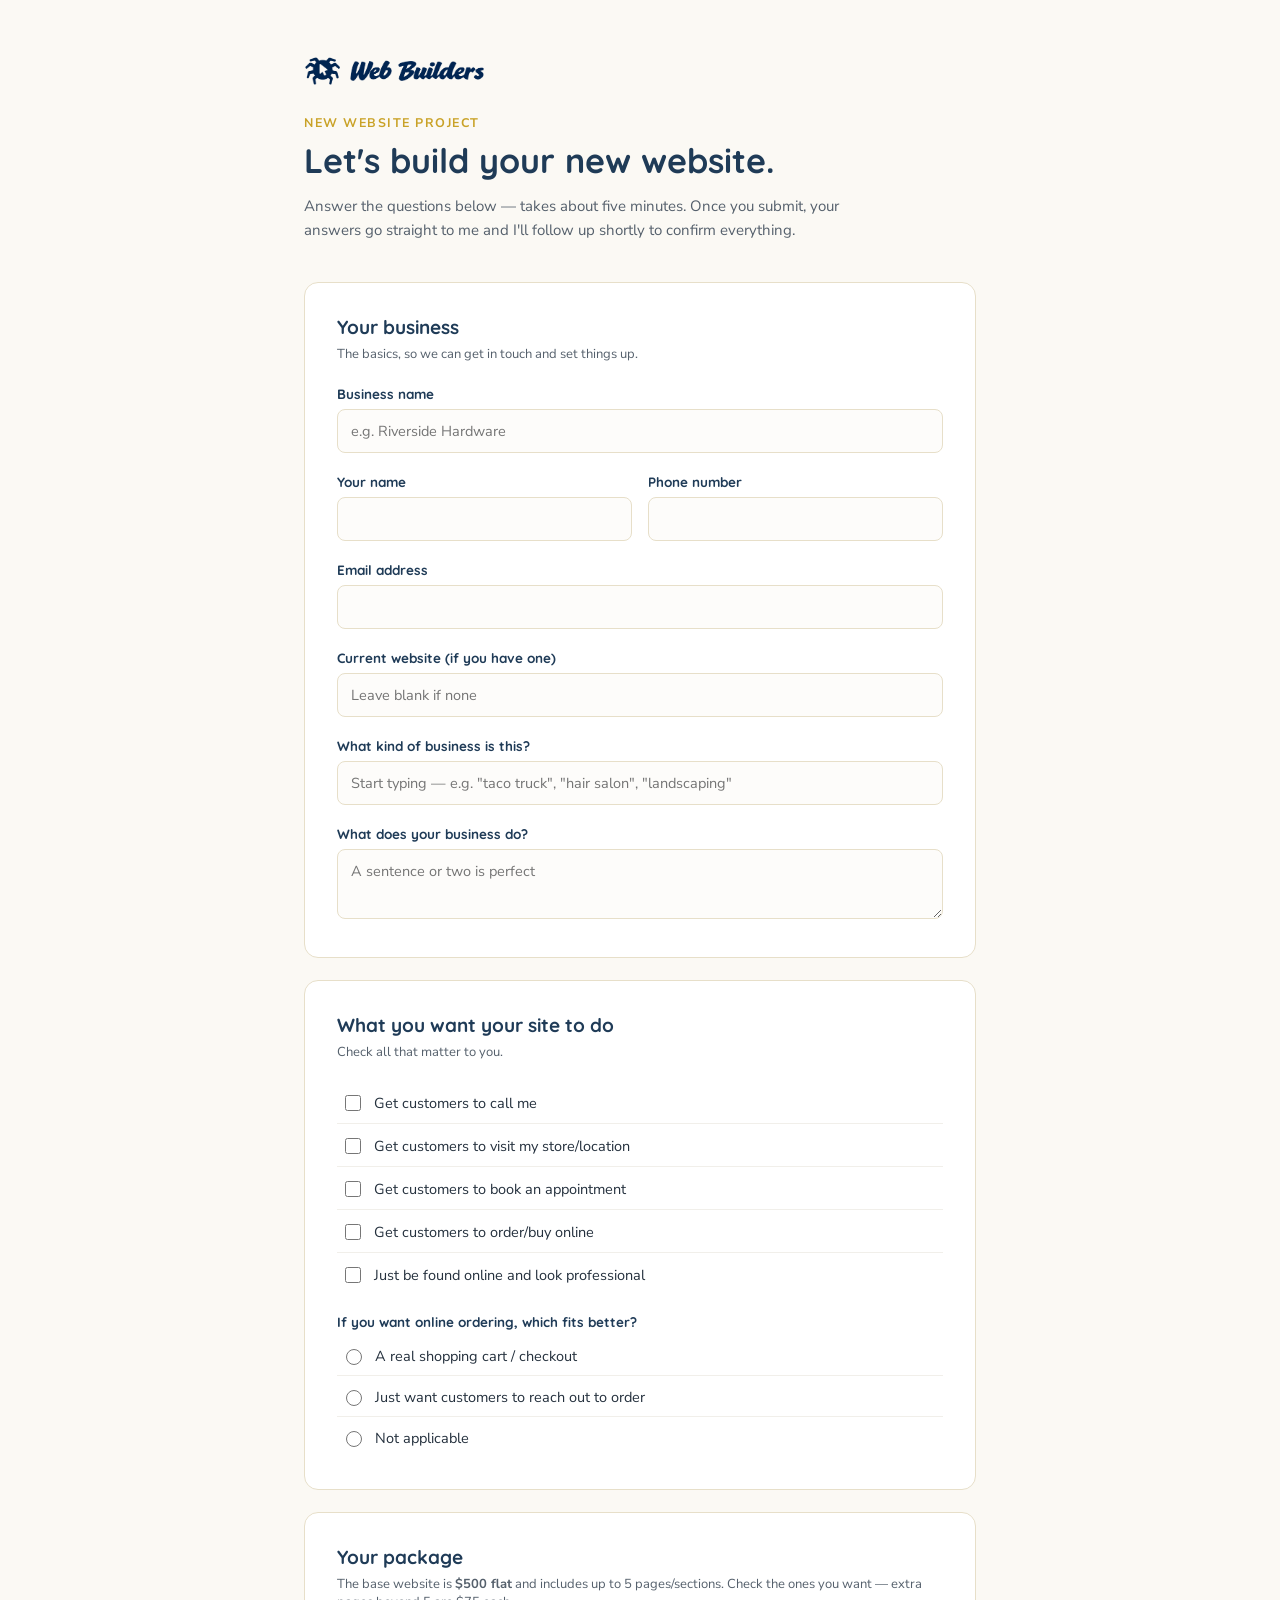
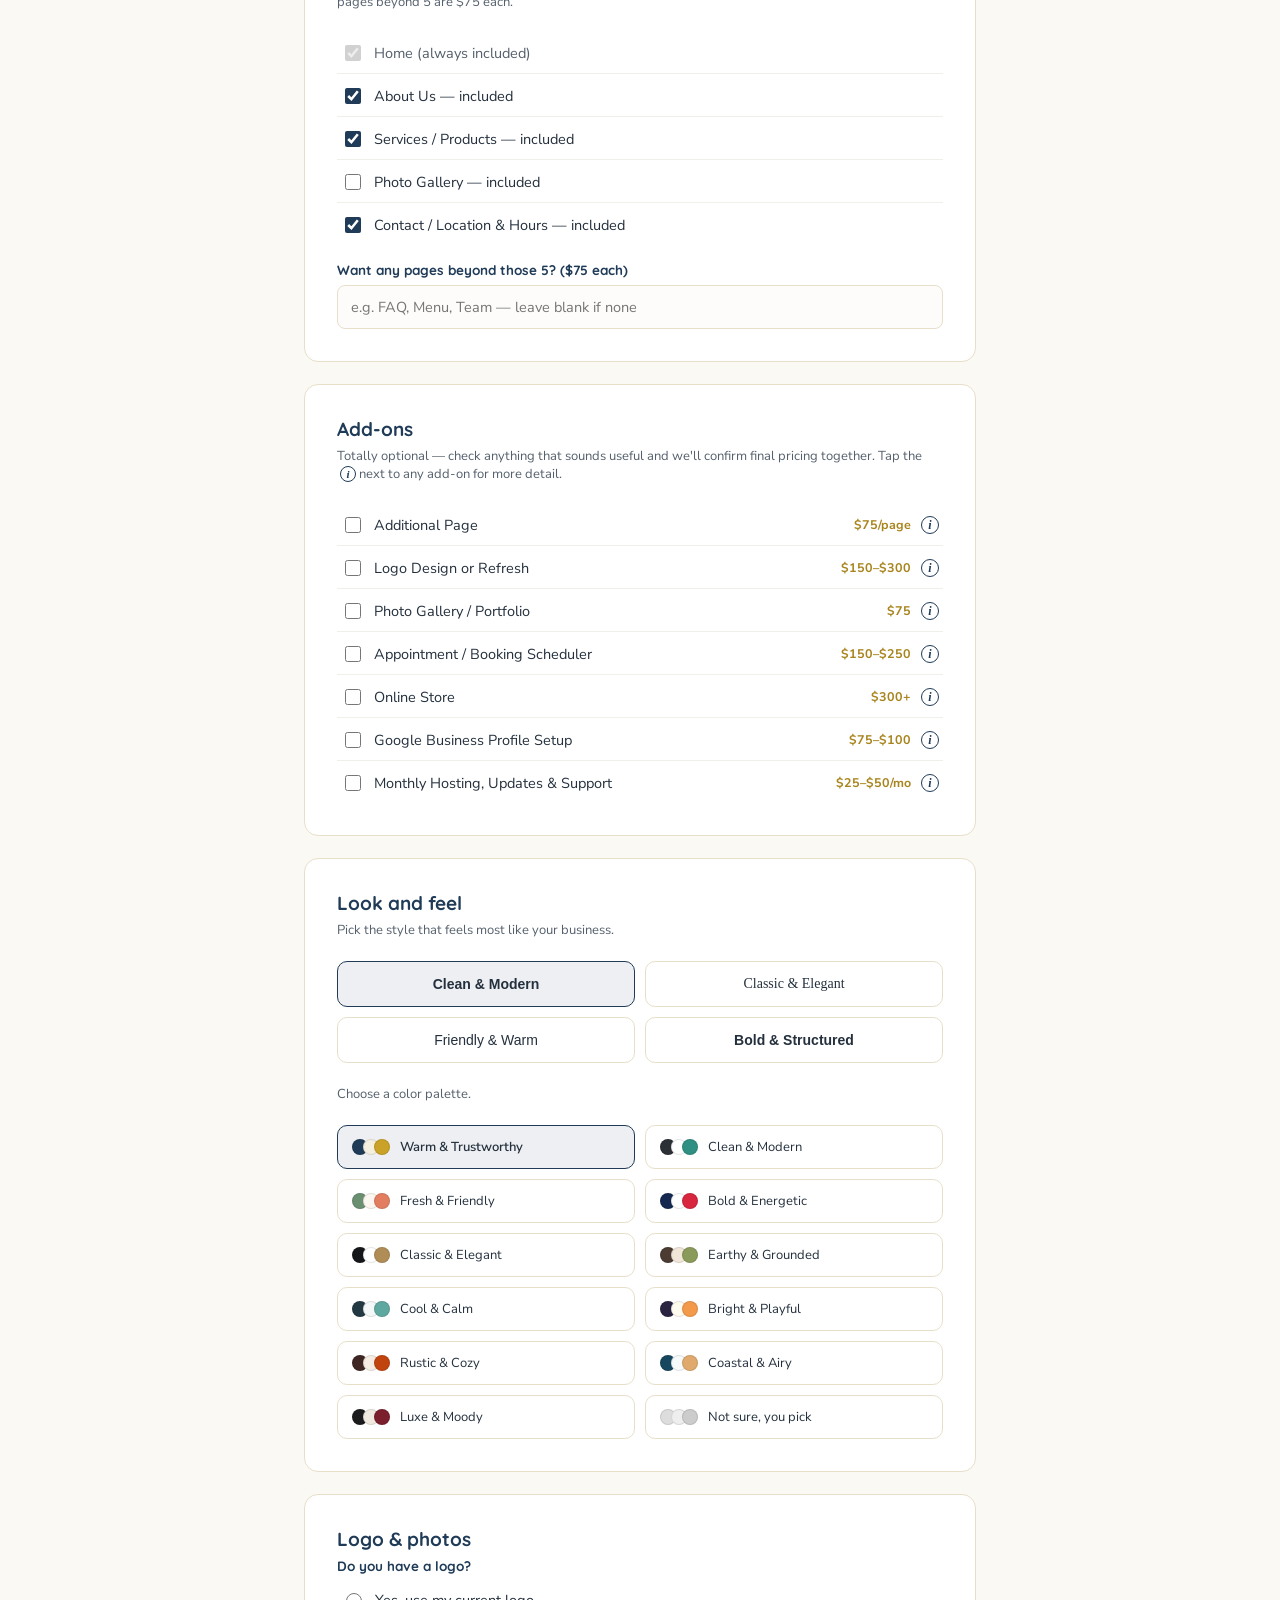
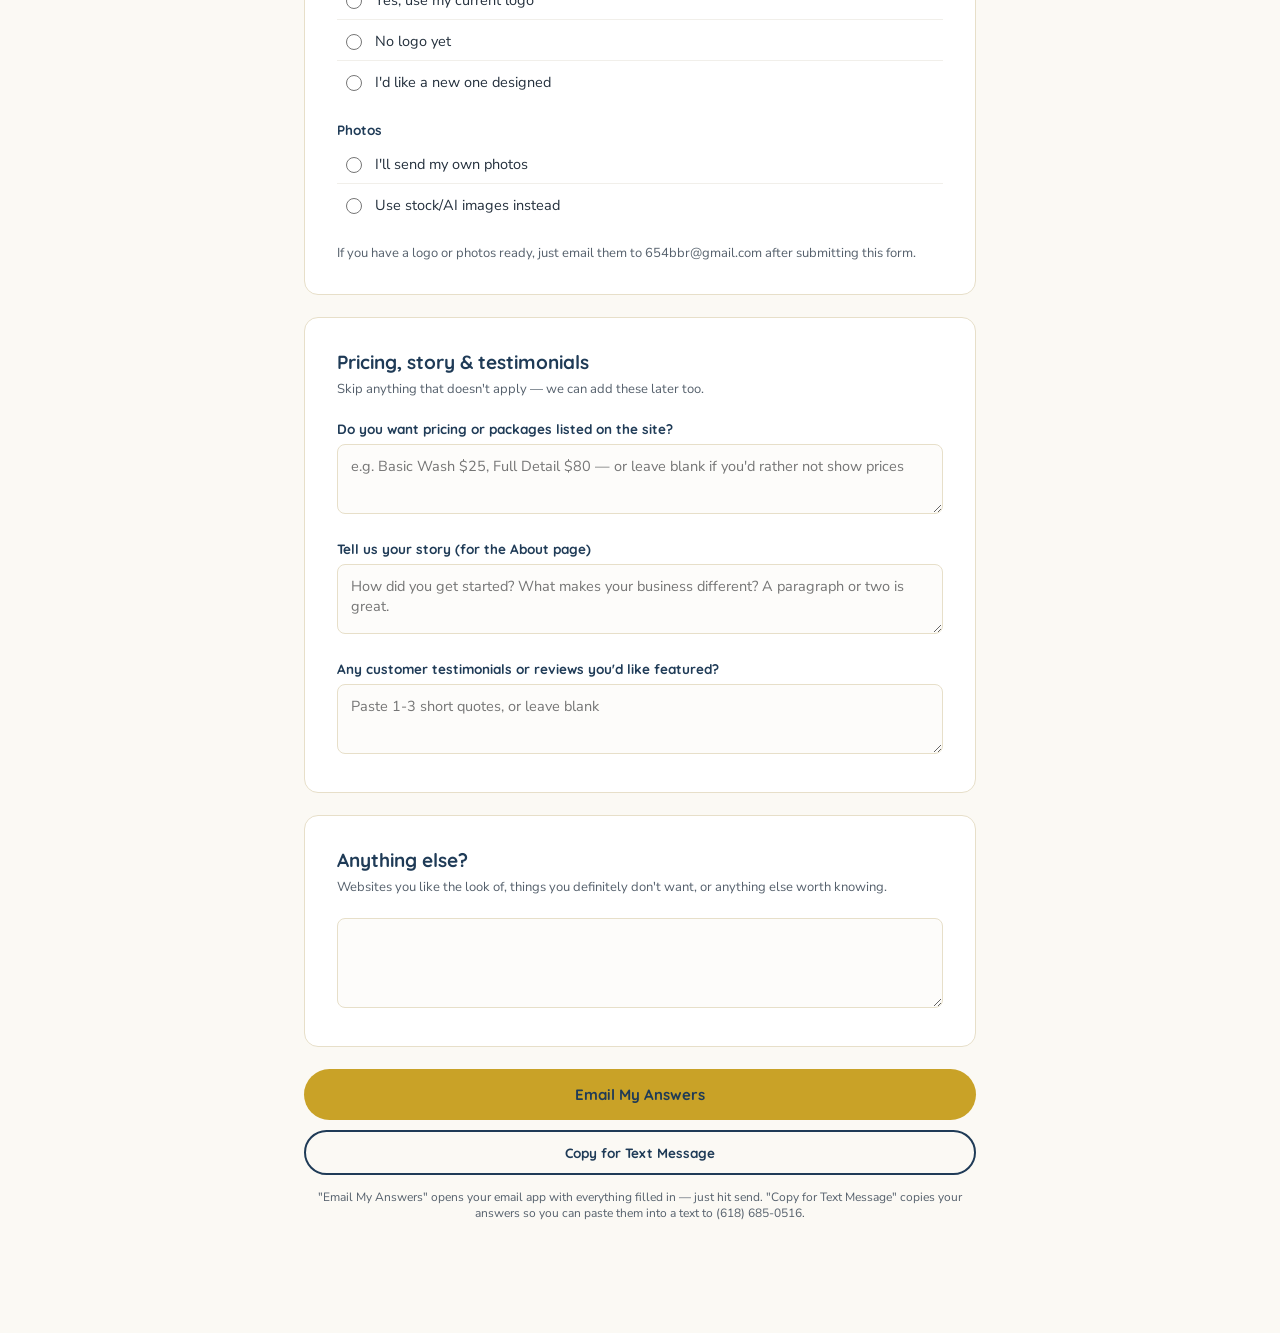
==== commit 90ae9db4: "Remove duplicate HTML structure from start.html" ====
--- a/start.html
+++ b/start.html
@@ -959,762 +959,3 @@
 </script>
 </body>
 </html>
-<!DOCTYPE html>
-  <html lang="en">
-  <head>
-  <meta charset="UTF-8">
-  <meta name="viewport" content="width=device-width, initial-scale=1.0">
-  <title>Start Your Website Project | Web Builders</title>
-<link rel="icon" type="image/png" href="images/favicon-32.png">
-  <link rel="preconnect" href="https://fonts.googleapis.com">
-  <link href="https://fonts.googleapis.com/css2?family=Quicksand:wght@500;600;700&family=Nunito+Sans:wght@400;600;700&display=swap" rel="stylesheet">
-  <style>
-    :root{
-      --ink:#24303D;
-    --ink-soft:#55606C;
-    --line:#E7DFC9;
-          --bg:#FBF9F4;
-          --panel:#FFFFFF;
-          --accent:#1F3B57;
-    --accent-soft:rgba(31, 59, 87, 0.08);
-    --gold:#C9A227;
-          --gold-dark:#A8841C;
-      }
-  *{box-sizing:border-box;}
-  body{
-        margin:0;
-    font-family:'Nunito Sans','Inter',sans-serif;
-    background:var(--bg);
-    color:var(--ink);
-}
-  .page{
-        max-width:720px;
-    margin:0 auto;
-    padding:56px 24px 100px;
-}
-  .brand-mark{
-        font-size:12.5px;
-    letter-spacing:.12em;
-    text-transform:uppercase;
-    color:var(--gold);
-    font-weight:700;
-    margin-bottom:10px;
-}
-  h1{
-        font-family:'Quicksand','Poppins',sans-serif;
-    color:var(--accent);
-    font-size:34px;
-    font-weight:700;
-    line-height:1.2;
-    margin:0 0 12px;
-}
-  .intro{
-        color:var(--ink-soft);
-    font-size:15px;
-    line-height:1.6;
-    margin:0 0 40px;
-    max-width:560px;
-  }
-  .card{
-        background:var(--panel);
-    border:1px solid var(--line);
-    border-radius:14px;
-    padding:32px;
-    margin-bottom:22px;
-  }
-  .card h2{
-        font-family:'Quicksand','Poppins',sans-serif;
-    color:var(--accent);
-    font-size:19px;
-    font-weight:700;
-    margin:0 0 6px;
-}
-  .card .sub{
-    font-size:13px;
-    color:var(--ink-soft);
-    margin:0 0 22px;
-  }
-  .field{ margin-bottom:20px; }
-  .field:last-child{ margin-bottom:0; }
-  label.field-label{
-        display:block;
-    font-family:'Quicksand','Poppins',sans-serif;
-    font-size:13.5px;
-    font-weight:700;
-    color:var(--accent);
-    margin-bottom:7px;
-}
-  input[type="text"], input[type="email"], input[type="tel"], textarea{
-        width:100%;
-    padding:11px 13px;
-    font-size:14.5px;
-    font-family:inherit;
-    color:var(--ink);
-    border:1px solid var(--line);
-    border-radius:8px;
-    background:#FDFCFA;
-    }
-        input:focus, textarea:focus{
-          outline:none;
-    border-color:var(--accent);
-    background:#fff;
-    }
-  textarea{ resize:vertical; min-height:70px; }
-  .two-col{
-        display:grid;
-    grid-template-columns:1fr 1fr;
-    gap:16px;
-}
-
-  .option-list{ display:flex; flex-direction:column; gap:2px; }
-  .option-row{
-        display:flex;
-    align-items:center;
-    gap:10px;
-        padding:9px 4px;
-    font-size:14.5px;
-    border-bottom:1px solid #F1EFEA;
-      }
-  .option-row:last-child{ border-bottom:none; }
-  .option-row input{ width:16px; height:16px; accent-color:var(--accent); flex-shrink:0; }
-  .option-row.locked{ color:var(--ink-soft); }
-  .palette-grid{
-        display:grid;
-    grid-template-columns:1fr 1fr;
-    gap:10px;
-}
-  .palette-card{
-        border:1px solid var(--line);
-    border-radius:10px;
-          padding:12px 14px;
-    cursor:pointer;
-    display:flex;
-    align-items:center;
-    gap:10px;
-    font-size:13px;
-      }
-      .palette-card.selected{
-    border-color:var(--accent);
-    background:var(--accent-soft);
-    font-weight:600;
-      }
-  .swatches{ display:flex; }
-  .swatches span{
-        width:16px; height:16px; border-radius:50%;
-    border:1px solid rgba(0,0,0,.1);
-          margin-left:-5px;
-  }
-  .swatches span:first-child{ margin-left:0; }
-  .style-grid{
-        display:grid;
-    grid-template-columns:1fr 1fr;
-    gap:10px;
-}
-        .style-card{
-              border:1px solid var(--line);
-    border-radius:10px;
-    padding:14px;
-    text-align:center;
-        cursor:pointer;
-    font-size:14px;
-}
-  .style-card.selected{
-    border-color:var(--accent);
-    background:var(--accent-soft);
-    font-weight:600;
-}
-  .submit-bar{
-        margin-top:8px;
-    display:flex;
-    flex-direction:column;
-    gap:10px;
-}
-  .btn-primary{
-        width:100%;
-    padding:16px;
-    border:none;
-    border-radius:999px;
-    background:var(--gold);
-    color:var(--accent);
-    font-size:15px;
-    font-weight:700;
-    font-family:'Quicksand','Poppins',sans-serif;
-    cursor:pointer;
-    transition:transform 0.15s ease, background 0.15s ease;
-}
-  .btn-primary:hover{ background:var(--gold-dark); transform:translateY(-2px); }
-  .btn-secondary{
-        width:100%;
-    padding:12px;
-    border:2px solid var(--accent);
-    border-radius:999px;
-    background:transparent;
-    color:var(--accent);
-    font-size:13.5px;
-    font-weight:700;
-    font-family:'Quicksand','Poppins',sans-serif;
-    cursor:pointer;
-}
-  .btn-secondary:hover{ background:var(--accent); color:#fff; }
-    .status-msg{
-          display:none;
-    font-size:13px;
-    color:var(--accent);
-    background:var(--accent-soft);
-    border-radius:8px;
-    padding:11px 14px;
-    text-align:center;
-                      }
-  .status-msg.show{ display:block; }
-.required-note{
-  font-size:12px;
-color:var(--ink-soft);
-text-align:center;
-margin-top:4px;
-}
-
-/* ---- business category picker ---- */
-.cat-picker{ position:relative; }
-.cat-dropdown{
-  position:absolute;
-z-index:20;
-top:calc(100% + 6px);
-left:0;
-right:0;
-max-height:280px;
-overflow-y:auto;
-background:#fff;
-border:1px solid var(--line);
-border-radius:10px;
-box-shadow:0 14px 34px rgba(26,32,39,.12);
-padding:6px 0;
-}
-.cat-group-label{
-  font-family:'Manrope',sans-serif;
-font-weight:700;
-font-size:11px;
-letter-spacing:.08em;
-text-transform:uppercase;
-color:var(--gold);
-padding:9px 14px 3px;
-}
-.cat-option{
-  padding:8px 14px;
-font-size:14px;
-color:var(--ink);
-cursor:pointer;
-}
-.cat-option:hover, .cat-option.active{
-background:var(--accent-soft);
-color:var(--accent);
-}
-.cat-empty{
-  padding:12px 14px;
-font-size:13px;
-color:var(--ink-soft);
-}
-.cat-note{
-  font-size:13px;
-margin:10px 0 0;
-padding:9px 12px;
-border-radius:8px;
-background:var(--accent-soft);
-color:var(--accent);
-line-height:1.5;
-}
-.cat-note.uncertain{
-background:#FBF2E3;
-color:#8A6A1F;
-}
-.site-link{
-  display:inline-flex;
-align-items:center;
-gap:9px;
-text-decoration:none;
-margin-bottom:28px;
-}
-.site-link img{ height:30px; width:auto; }
-.site-link span{
-  font-family:'Quicksand','Poppins',sans-serif;
-font-weight:700;
-font-size:1rem;
-color:var(--accent);
-}
-
-/* Page fade-in on load — matches the main Web Builders site */
-body{
-  opacity:0;
-animation:page-fade-in 1.5s ease 1.8s forwards;
-}
-body.page-ready{ animation:page-fade-in 1.5s ease forwards; }
-@keyframes page-fade-in{ from{opacity:0;} to{opacity:1;} }
-@media (prefers-reduced-motion: reduce){
-  body{ animation:none; opacity:1; }
-}
-</style>
-  </head>
-  <body>
-  <div class="page">
-  <a class="site-link" href="index.html">
-  <img src="images/logo.png" alt="Web Builders">
-  <span>Web Builders</span>
-  </a>
-  <div class="brand-mark">New Website Project</div>
-<h1>Let's build your new website.</h1>
-  <p class="intro">Answer the questions below — takes about five minutes. Once you submit, your answers go straight to me and I'll follow up shortly to confirm everything.</p>
-
-<div class="card">
-<h2>Your business</h2>
-<p class="sub">The basics, so we can get in touch and set things up.</p>
-  <div class="field">
-  <label class="field-label">Business name</label>
-  <input type="text" id="bizName" placeholder="e.g. Riverside Hardware">
-  </div>
-  <div class="two-col">
-  <div class="field">
-  <label class="field-label">Your name</label>
-  <input type="text" id="contactName">
-  </div>
-  <div class="field">
-  <label class="field-label">Phone number</label>
-  <input type="tel" id="phone">
-  </div>
-  </div>
-  <div class="field">
-  <label class="field-label">Email address</label>
-  <input type="email" id="email">
-  </div>
-  <div class="field">
-  <label class="field-label">Current website (if you have one)</label>
-  <input type="text" id="currentSite" placeholder="Leave blank if none">
-  </div>
-  <div class="field">
-  <label class="field-label">What kind of business is this?</label>
-  <div class="cat-picker" id="catPicker">
-  <input
-  type="text"
-  id="bizCategoryInput"
-  autocomplete="off"
-  placeholder="Start typing — e.g. &quot;taco truck&quot;, &quot;hair salon&quot;, &quot;landscaping&quot;"
-  role="combobox"
-  aria-expanded="false"
-  aria-controls="catDropdown"
-  aria-autocomplete="list">
-  <input type="hidden" id="bizCategory">
-  <input type="hidden" id="bizCategoryRaw">
-  <div class="cat-dropdown" id="catDropdown" role="listbox" hidden></div>
-  <p class="cat-note" id="catNote" hidden></p>
-  </div>
-  </div>
-  <div class="field">
-  <label class="field-label">What does your business do?</label>
-  <textarea id="bizDescription" placeholder="A sentence or two is perfect"></textarea>
-  </div>
-  </div>
-
-  <div class="card">
-    <h2>What you want your site to do</h2>
-<p class="sub">Check all that matter to you.</p>
-    <div class="option-list" id="goalList">
-    <div class="option-row"><input type="checkbox" class="goal-chk" value="Get customers to call"><span>Get customers to call me</span></div>
-    <div class="option-row"><input type="checkbox" class="goal-chk" value="Get customers to visit"><span>Get customers to visit my store/location</span></div>
-    <div class="option-row"><input type="checkbox" class="goal-chk" value="Get bookings"><span>Get customers to book an appointment</span></div>
-    <div class="option-row"><input type="checkbox" class="goal-chk" value="Get online orders"><span>Get customers to order/buy online</span></div>
-    <div class="option-row"><input type="checkbox" class="goal-chk" value="Look professional online"><span>Just be found online and look professional</span></div>
-    </div>
-    <div class="field" style="margin-top:18px;">
-    <label class="field-label">If you want online ordering, which fits better?</label>
-<div class="option-list">
-<div class="option-row"><input type="radio" name="orderStyle" value="Real shopping cart/checkout"><span>A real shopping cart / checkout</span></div>
-    <div class="option-row"><input type="radio" name="orderStyle" value="Contact-to-order is fine"><span>Just want customers to reach out to order</span></div>
-    <div class="option-row"><input type="radio" name="orderStyle" value="Not applicable"><span>Not applicable</span></div>
-    </div>
-    </div>
-    </div>
-
-    <div class="card">
-    <h2>Pages you'd like</h2>
-    <p class="sub">Check all that apply.</p>
-    <div class="option-list">
-    <div class="option-row locked"><input type="checkbox" checked disabled><span>Home (always included)</span></div>
-    <div class="option-row"><input type="checkbox" id="pgAbout" checked><span>About Us</span></div>
-    <div class="option-row"><input type="checkbox" id="pgServices" checked><span>Services / Products</span></div>
-    <div class="option-row"><input type="checkbox" id="pgGallery"><span>Photo Gallery</span></div>
-    <div class="option-row"><input type="checkbox" id="pgContact" checked><span>Contact / Location & Hours</span></div>
-    </div>
-    </div>
-
-    <div class="card">
-    <h2>Look and feel</h2>
-<p class="sub">Pick the style that feels most like your business.</p>
-<div class="style-grid" id="styleGrid">
-<div class="style-card selected" data-val="Clean & modern" style="font-family:'Manrope',sans-serif;">Clean & Modern</div>
-    <div class="style-card" data-val="Classic & elegant" style="font-family:Georgia,serif;">Classic & Elegant</div>
-    <div class="style-card" data-val="Friendly & warm" style="font-family:'Manrope',sans-serif;">Friendly & Warm</div>
-    <div class="style-card" data-val="Bold & structured" style="font-family:'Manrope',sans-serif; font-weight:700;">Bold & Structured</div>
-    </div>
-    <p class="sub" style="margin-top:22px;">Choose a color palette.</p>
-    <div class="palette-grid" id="paletteGrid">
-    <div class="palette-card selected" data-val="Warm & trustworthy — deep blue, cream, gold">
-    <span class="swatches"><span style="background:#1F3B57"></span><span style="background:#F5EFE0"></span><span style="background:#C9A227"></span></span>
-    Warm & Trustworthy
-    </div>
-    <div class="palette-card" data-val="Clean & modern — charcoal, white, teal">
-    <span class="swatches"><span style="background:#2B2F36"></span><span style="background:#FFFFFF"></span><span style="background:#2F8F82"></span></span>
-    Clean & Modern
-    </div>
-    <div class="palette-card" data-val="Fresh & friendly — sage, cream, coral">
-    <span class="swatches"><span style="background:#6B8F71"></span><span style="background:#FBF7F0"></span><span style="background:#E27D60"></span></span>
-    Fresh & Friendly
-    </div>
-    <div class="palette-card" data-val="Bold & energetic — navy, white, red">
-    <span class="swatches"><span style="background:#142850"></span><span style="background:#FFFFFF"></span><span style="background:#D7263D"></span></span>
-    Bold & Energetic
-    </div>
-    <div class="palette-card" data-val="Classic & elegant — black, white, muted gold">
-    <span class="swatches"><span style="background:#14161A"></span><span style="background:#FFFFFF"></span><span style="background:#B08D57"></span></span>
-    Classic & Elegant
-    </div>
-    <div class="palette-card" data-val="Earthy & grounded — umber, sand, moss green">
-    <span class="swatches"><span style="background:#4B3B32"></span><span style="background:#F1E6D8"></span><span style="background:#8A9A5B"></span></span>
-    Earthy & Grounded
-    </div>
-    <div class="palette-card" data-val="Cool & calm — slate navy, icy white, seafoam teal">
-    <span class="swatches"><span style="background:#223843"></span><span style="background:#F4F7F7"></span><span style="background:#5FA8A0"></span></span>
-    Cool & Calm
-</div>
-    <div class="palette-card" data-val="Bright & playful — deep plum, cream, marigold">
-    <span class="swatches"><span style="background:#2B2440"></span><span style="background:#FFFBEF"></span><span style="background:#F2994A"></span></span>
-    Bright & Playful
-    </div>
-    <div class="palette-card" data-val="Rustic & cozy — espresso brown, linen, burnt rust">
-    <span class="swatches"><span style="background:#3E2723"></span><span style="background:#F5EDE4"></span><span style="background:#C1440E"></span></span>
-    Rustic & Cozy
-    </div>
-    <div class="palette-card" data-val="Coastal & airy — ocean blue, white, sandy tan">
-    <span class="swatches"><span style="background:#17475E"></span><span style="background:#F7FAFB"></span><span style="background:#E0A96D"></span></span>
-    Coastal & Airy
-    </div>
-    <div class="palette-card" data-val="Luxe & moody — near-black, ivory, deep wine">
-    <span class="swatches"><span style="background:#1B1B1E"></span><span style="background:#F0EAE0"></span><span style="background:#7A1F2B"></span></span>
-    Luxe & Moody
-    </div>
-    <div class="palette-card" data-val="Not sure — Brett's choice">
-<span class="swatches"><span style="background:#DDD"></span><span style="background:#EEE"></span><span style="background:#CCC"></span></span>
-    Not sure, you pick
-</div>
-    </div>
-    </div>
-
-    <div class="card">
-    <h2>Logo & photos</h2>
-    <div class="field">
-    <label class="field-label">Do you have a logo?</label>
-    <div class="option-list">
-    <div class="option-row"><input type="radio" name="logo" value="Use current logo"><span>Yes, use my current logo</span></div>
-    <div class="option-row"><input type="radio" name="logo" value="No logo yet"><span>No logo yet</span></div>
-<div class="option-row"><input type="radio" name="logo" value="Want a new logo designed"><span>I'd like a new one designed</span></div>
-    </div>
-    </div>
-    <div class="field">
-    <label class="field-label">Photos</label>
-    <div class="option-list">
-    <div class="option-row"><input type="radio" name="photos" value="I will send my own photos"><span>I'll send my own photos</span></div>
-    <div class="option-row"><input type="radio" name="photos" value="Use stock or AI images"><span>Use stock/AI images instead</span></div>
-    </div>
-    </div>
-    <p class="sub" style="margin-top:14px; margin-bottom:0;">If you have a logo or photos ready, just email them to 654bbr@gmail.com after submitting this form.</p>
-    </div>
-
-    <div class="card">
-    <h2>Pricing, story & testimonials</h2>
-    <p class="sub">Skip anything that doesn't apply — we can add these later too.</p>
-    <div class="field">
-    <label class="field-label">Do you want pricing or packages listed on the site?</label>
-    <textarea id="pricing" placeholder="e.g. Basic Wash $25, Full Detail $80 — or leave blank if you'd rather not show prices"></textarea>
-    </div>
-    <div class="field">
-    <label class="field-label">Tell us your story (for the About page)</label>
-<textarea id="story" placeholder="How did you get started? What makes your business different? A paragraph or two is great."></textarea>
-</div>
-<div class="field">
-<label class="field-label">Any customer testimonials or reviews you'd like featured?</label>
-    <textarea id="testimonials" placeholder="Paste 1-3 short quotes, or leave blank"></textarea>
-    </div>
-    </div>
-
-    <div class="card">
-    <h2>Anything else?</h2>
-    <p class="sub">Websites you like the look of, things you definitely don't want, or anything else worth knowing.</p>
-    <div class="field">
-    <textarea id="notes" style="min-height:90px;"></textarea>
-    </div>
-    </div>
-
-    <div class="submit-bar">
-    <button class="btn-primary" id="submitBtn">Submit my answers</button>
-<button class="btn-secondary" id="copyBtn">Copy my answers instead</button>
-    <div class="status-msg" id="statusMsg"></div>
-    <p class="required-note">Submitting opens your email app with everything filled in — just hit send.</p>
-  </div>
-  </div>
-
-  <script src="js/business-categories.js"></script>
-  <script>
-  if (document.body) document.body.classList.add('page-ready');
-
-document.querySelectorAll('.palette-card').forEach(el => {
-  el.addEventListener('click', () => {
-  document.querySelectorAll('.palette-card').forEach(c => c.classList.remove('selected'));
-  el.classList.add('selected');
- });
-});
-document.querySelectorAll('.style-card').forEach(el => {
-  el.addEventListener('click', () => {
-  document.querySelectorAll('.style-card').forEach(c => c.classList.remove('selected'));
-el.classList.add('selected');
-});
-});
-
-// ---------------- Business category picker ----------------
-(function () {
-var data = window.MWS_BUSINESS_CATEGORIES;
-var picker = document.getElementById('catPicker');
-if (!data || !picker) return;
-
-var input = document.getElementById('bizCategoryInput');
-var hiddenValue = document.getElementById('bizCategory');
-var hiddenRaw = document.getElementById('bizCategoryRaw');
-var dropdown = document.getElementById('catDropdown');
-var note = document.getElementById('catNote');
-
-var activeIndex = -1;
-var currentOptions = [];
-
-function closeList() {
-  dropdown.hidden = true;
-input.setAttribute('aria-expanded', 'false');
-activeIndex = -1;
-}
-function openList() {
-  dropdown.hidden = false;
-input.setAttribute('aria-expanded', 'true');
-}
-function renderGroups(groups) {
-  dropdown.innerHTML = '';
-currentOptions = [];
-if (!groups.length) {
-var empty = document.createElement('div');
-empty.className = 'cat-empty';
-empty.textContent = 'No exact match — keep typing, or click away and we\'ll match your own words to the closest category.';
-  dropdown.appendChild(empty);
-return;
-}
-groups.forEach(function (group) {
-  var heading = document.createElement('div');
-heading.className = 'cat-group-label';
-heading.textContent = group.sector;
-dropdown.appendChild(heading);
-group.categories.forEach(function (catName) {
-  var opt = document.createElement('div');
-opt.className = 'cat-option';
-opt.setAttribute('role', 'option');
-opt.id = 'cat-opt-' + currentOptions.length;
-opt.textContent = catName;
-opt.addEventListener('mousedown', function (e) {
-  e.preventDefault();
-selectCategory(catName);
-});
-dropdown.appendChild(opt);
-currentOptions.push(catName);
-});
-});
-}
-function highlightActive() {
-  var opts = dropdown.querySelectorAll('.cat-option');
-opts.forEach(function (el, i) {
-  if (i === activeIndex) {
-el.classList.add('active');
-el.scrollIntoView({ block: 'nearest' });
-  } else {
-el.classList.remove('active');
-  }
-});
-}
-function showNote(message, tone) {
-  note.hidden = false;
-note.textContent = message;
-note.className = 'cat-note' + (tone ? ' ' + tone : '');
-}
-function hideNote() {
-  note.hidden = true;
-note.textContent = '';
-}
-function selectCategory(name) {
-  input.value = name;
-hiddenValue.value = name;
-hiddenRaw.value = name;
-hideNote();
-closeList();
-}
-function attemptFuzzyMatch() {
-  var typed = input.value.trim();
-if (!typed) {
-hiddenValue.value = '';
-  hiddenRaw.value = '';
-    hideNote();
-return;
-}
-var exact = data.flat.filter(function (c) { return c.name.toLowerCase() === typed.toLowerCase(); })[0];
-if (exact) { selectCategory(exact.name); return; }
-
-hiddenRaw.value = typed;
-var result = data.match(typed);
-if (result && result.confident) {
-hiddenValue.value = result.category;
-input.value = result.category;
-showNote('Matched "' + typed + '" to "' + result.category + '". Not right? Just start typing again to change it.', 'matched');
-} else if (result) {
-hiddenValue.value = typed;
-showNote('Not fully sure which category fits "' + typed + '" — closest guess is "' + result.category + '". We saved what you typed either way, and Brett will confirm it with you.', 'uncertain');
-} else {
-hiddenValue.value = typed;
-showNote('Saved as typed: "' + typed + '". Brett will follow up to confirm the category.', 'uncertain');
-}
-}
-
-input.addEventListener('input', function () {
-  hideNote();
-renderGroups(data.filter(input.value, 40));
-activeIndex = -1;
-openList();
-});
-input.addEventListener('focus', function () {
-  renderGroups(data.filter(input.value, 40));
-  openList();
-});
-input.addEventListener('keydown', function (e) {
-  if (dropdown.hidden && (e.key === 'ArrowDown' || e.key === 'ArrowUp')) { openList(); return; }
-if (e.key === 'ArrowDown') {
-e.preventDefault();
-activeIndex = Math.min(activeIndex + 1, currentOptions.length - 1);
-highlightActive();
-} else if (e.key === 'ArrowUp') {
-e.preventDefault();
-activeIndex = Math.max(activeIndex - 1, 0);
-highlightActive();
-} else if (e.key === 'Enter') {
-if (!dropdown.hidden && activeIndex >= 0 && currentOptions[activeIndex]) {
-e.preventDefault();
-selectCategory(currentOptions[activeIndex]);
-} else {
-e.preventDefault();
-attemptFuzzyMatch();
-closeList();
-}
-} else if (e.key === 'Escape') {
-closeList();
-}
-});
-input.addEventListener('blur', function () {
-  setTimeout(function () {
-if (dropdown.hidden) return;
-attemptFuzzyMatch();
-closeList();
-  }, 120);
-});
-})();
-
-function val(id){ return document.getElementById(id).value.trim(); }
-function checked(id){ return document.getElementById(id).checked; }
-function radioVal(name){
-  const el = document.querySelector(`input[name="${name}"]:checked`);
-return el ? el.value : "Not specified";
-}
-
-function buildSummary(){
-  const goals = Array.from(document.querySelectorAll('.goal-chk:checked')).map(el => el.value);
-const pages = ["Home"];
-if (checked('pgAbout')) pages.push("About Us");
-if (checked('pgServices')) pages.push("Services/Products");
-if (checked('pgGallery')) pages.push("Photo Gallery");
-if (checked('pgContact')) pages.push("Contact");
-
-const style = document.querySelector('.style-card.selected')?.dataset.val || "Not specified";
-const palette = document.querySelector('.palette-card.selected')?.dataset.val || "Not specified";
-
-const category = val('bizCategory');
-const categoryRaw = val('bizCategoryRaw');
-let categoryLine = category || "Not specified";
-if (categoryRaw && categoryRaw !== category) {
-categoryLine += ` (typed as: "${categoryRaw}")`;
-}
-
-return `NEW WEBSITE PROJECT INTAKE
-  =================================
-
-  BUSINESS
-  Business name: ${val('bizName') || "(not provided)"}
-Contact name: ${val('contactName') || "(not provided)"}
-Phone: ${val('phone') || "(not provided)"}
-Email: ${val('email') || "(not provided)"}
-Current website: ${val('currentSite') || "None"}
-Business category: ${categoryLine}
-What they do: ${val('bizDescription') || "(not provided)"}
-
-SITE GOAL
-${goals.length ? goals.join(", ") : "Not specified"}
-Online ordering preference: ${radioVal('orderStyle')}
-
-PAGES WANTED
-${pages.join(", ")}
-
-LOOK & FEEL
-Style: ${style}
-Palette: ${palette}
-
-PRICING/PACKAGES
-  ${val('pricing') || "(not provided)"}
-
-  BUSINESS STORY (for About page)
-  ${val('story') || "(not provided)"}
-
-TESTIMONIALS
-${val('testimonials') || "(none provided)"}
-
-LOGO
-${radioVal('logo')}
-
-PHOTOS
-${radioVal('photos')}
-
-ADDITIONAL NOTES
-${val('notes') || "(none)"}
-`;
-}
-
-document.getElementById('submitBtn').addEventListener('click', () => {
-  const summary = buildSummary();
-const bizName = val('bizName') || "New client";
-const subject = encodeURIComponent(`Website Intake — ${bizName}`);
-const body = encodeURIComponent(summary);
-window.location.href = `mailto:654bbr@gmail.com?subject=${subject}&body=${body}`;
-const msg = document.getElementById('statusMsg');
-msg.textContent = "Opening your email app now — just hit send.";
-msg.classList.add('show');
-});
-
-document.getElementById('copyBtn').addEventListener('click', async () => {
-  const summary = buildSummary();
-const msg = document.getElementById('statusMsg');
-try{
-await navigator.clipboard.writeText(summary);
-msg.textContent = "Copied! Paste it into an email or text to 654bbr@gmail.com.";
-}catch(e){
-msg.textContent = "Could not copy automatically — please select and copy the text manually.";
-}
-msg.classList.add('show');
-});
-</script>
-  </body>
-  </html>
